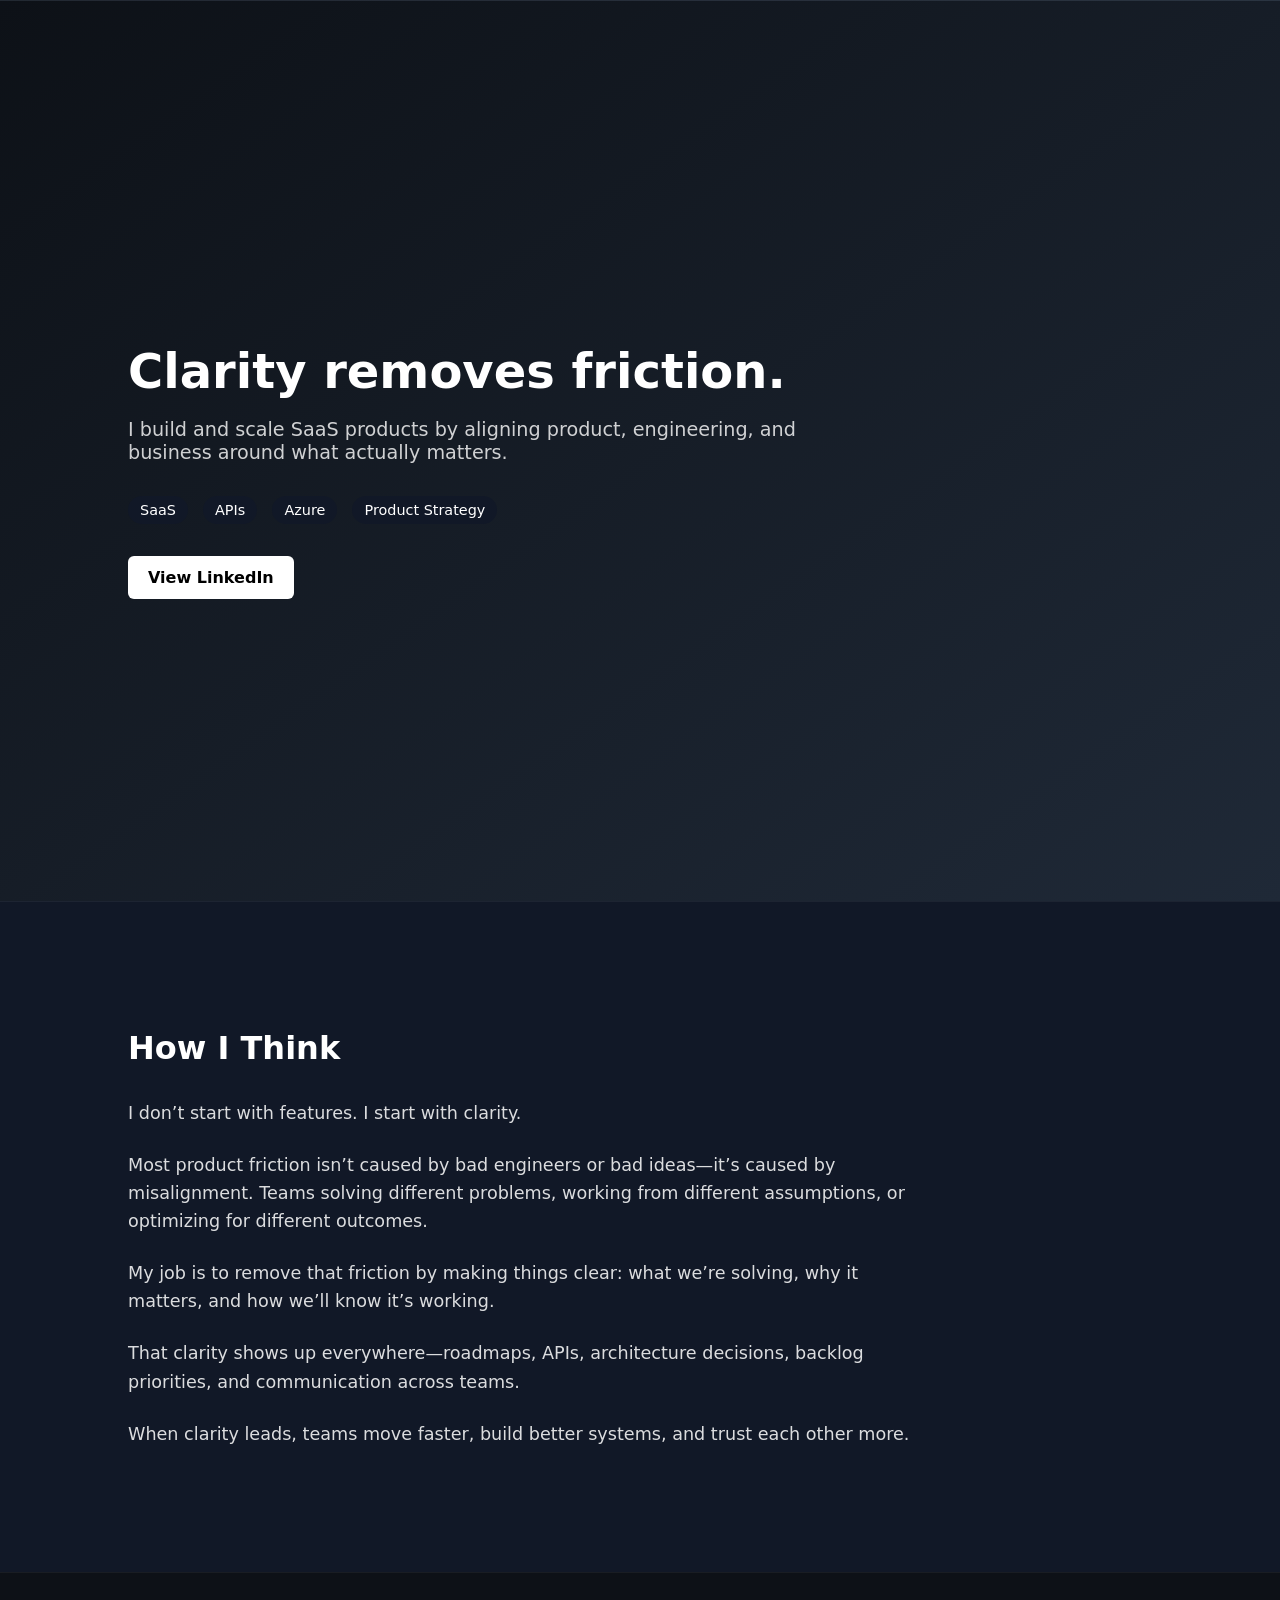
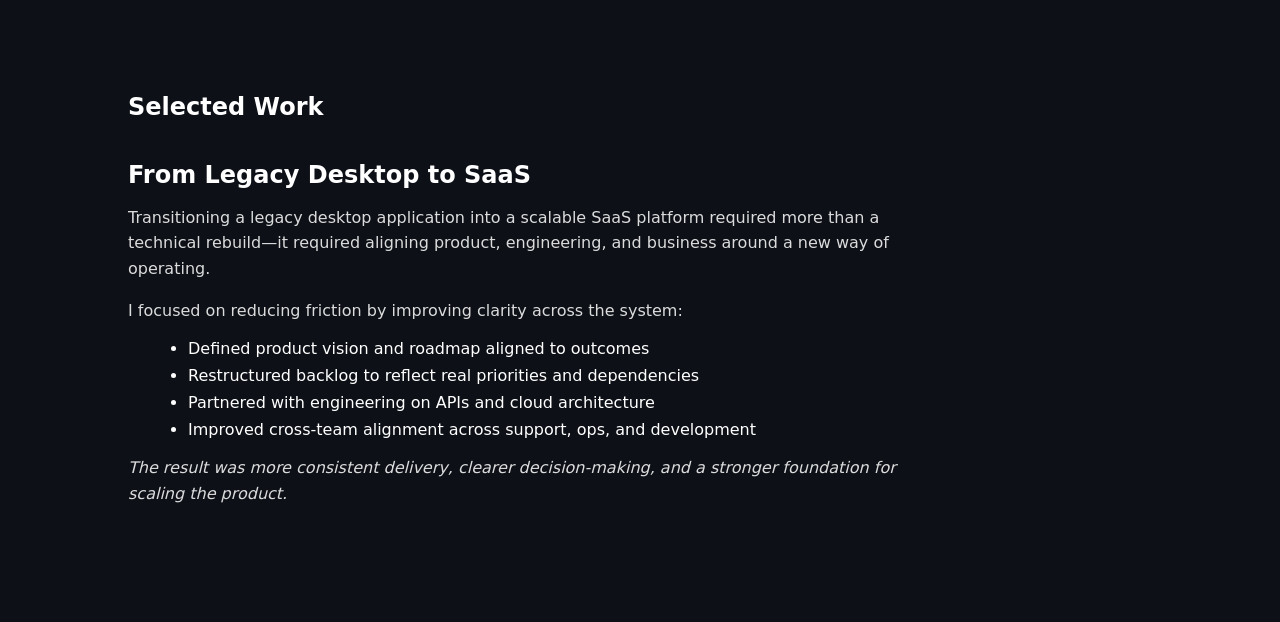
==== index.html @ 6bbfa07b "Adjust Selected Work Title and add section borders" ====
<!DOCTYPE html>
<html lang="en">
<head>
  <meta charset="UTF-8" />
  <meta name="viewport" content="width=device-width, initial-scale=1.0"/>
  <title>Kevin Ronayne</title>
  <link rel="stylesheet" href="styles.css" />
</head>
<body>

  <section class="hero">
    <div class="overlay">
      <h1>Clarity removes friction.</h1>
      <p class="sub">
        I build and scale SaaS products by aligning product, engineering, and business around what actually matters.
      </p>

      <div class="tags">
        <span>SaaS</span>
        <span>APIs</span>
        <span>Azure</span>
        <span>Product Strategy</span>
      </div>

      <div class="cta">
        <a href="https://www.linkedin.com/in/kevin-ronayne/" target="_blank">
          View LinkedIn
        </a>
      </div>
    </div>
  </section>

  <section class="thinking">
  <div class="container">
    <h2>How I Think</h2>

    <p>
      I don’t start with features. I start with clarity.
    </p>

    <p>
      Most product friction isn’t caused by bad engineers or bad ideas—it’s caused by misalignment. 
      Teams solving different problems, working from different assumptions, or optimizing for different outcomes.
    </p>

    <p>
      My job is to remove that friction by making things clear:
      what we’re solving, why it matters, and how we’ll know it’s working.
    </p>

    <p>
      That clarity shows up everywhere—roadmaps, APIs, architecture decisions, backlog priorities, and communication across teams.
    </p>

    <p>
      When clarity leads, teams move faster, build better systems, and trust each other more.
    </p>
  </div>
</section>

<section class="work">
  <div class="container">
    <h2>Selected Work</h2>

    <div class="project">
      <h3>From Legacy Desktop to SaaS</h3>

      <p class="context">
        Transitioning a legacy desktop application into a scalable SaaS platform required more than a technical rebuild—it required aligning product, engineering, and business around a new way of operating.
      </p>

      <p>
        I focused on reducing friction by improving clarity across the system:
      </p>

      <ul>
        <li>Defined product vision and roadmap aligned to outcomes</li>
        <li>Restructured backlog to reflect real priorities and dependencies</li>
        <li>Partnered with engineering on APIs and cloud architecture</li>
        <li>Improved cross-team alignment across support, ops, and development</li>
      </ul>

      <p class="result">
        The result was more consistent delivery, clearer decision-making, and a stronger foundation for scaling the product.
      </p>
    </div>

  </div>
</section>

</body>
</html>
---- styles.css ----
body {
  margin: 0;
  font-family: system-ui, -apple-system, sans-serif;
  background: #0d1117;
  color: white;
}

section {
  border-top: 1px solid rgba(255, 255, 255, 0.05);
}

.hero {
  height: 100vh;
  display: flex;
  align-items: center;
  padding: 0 10%;
  background: linear-gradient(
    to bottom right,
    #0d1117,
    #1f2937
  );
}

.overlay {
  max-width: 700px;
}

h1 {
  font-size: 3rem;
  margin-bottom: 1rem;
}

.sub {
  font-size: 1.2rem;
  opacity: 0.8;
  margin-bottom: 2rem;
}

.tags span {
  display: inline-block;
  margin-right: 10px;
  padding: 6px 12px;
  background: #111827;
  border-radius: 999px;
  font-size: 0.9rem;
}

.cta a {
  display: inline-block;
  margin-top: 2rem;
  padding: 12px 20px;
  background: white;
  color: black;
  text-decoration: none;
  border-radius: 6px;
  font-weight: bold;
}

.thinking {
  padding: 100px 10%;
  background: #111827;
}

.container {
  max-width: 800px;
}

.thinking h2 {
  font-size: 2rem;
  margin-bottom: 2rem;
}

.thinking p {
  font-size: 1.1rem;
  line-height: 1.6;
  opacity: 0.85;
  margin-bottom: 1.5rem;
}

.work {
  padding: 100px 10%;
  background: #0d1117;
}

.project {
  margin-top: 40px;
}

.project h3 {
  font-size: 1.5rem;
  margin-bottom: 1rem;
}

.project p {
  opacity: 0.85;
  line-height: 1.6;
  margin-bottom: 1rem;
}

.project ul {
  margin-left: 20px;
  margin-bottom: 1rem;
}

.project li {
  margin-bottom: 8px;
}

.result {
  font-style: italic;
  opacity: 0.9;
}
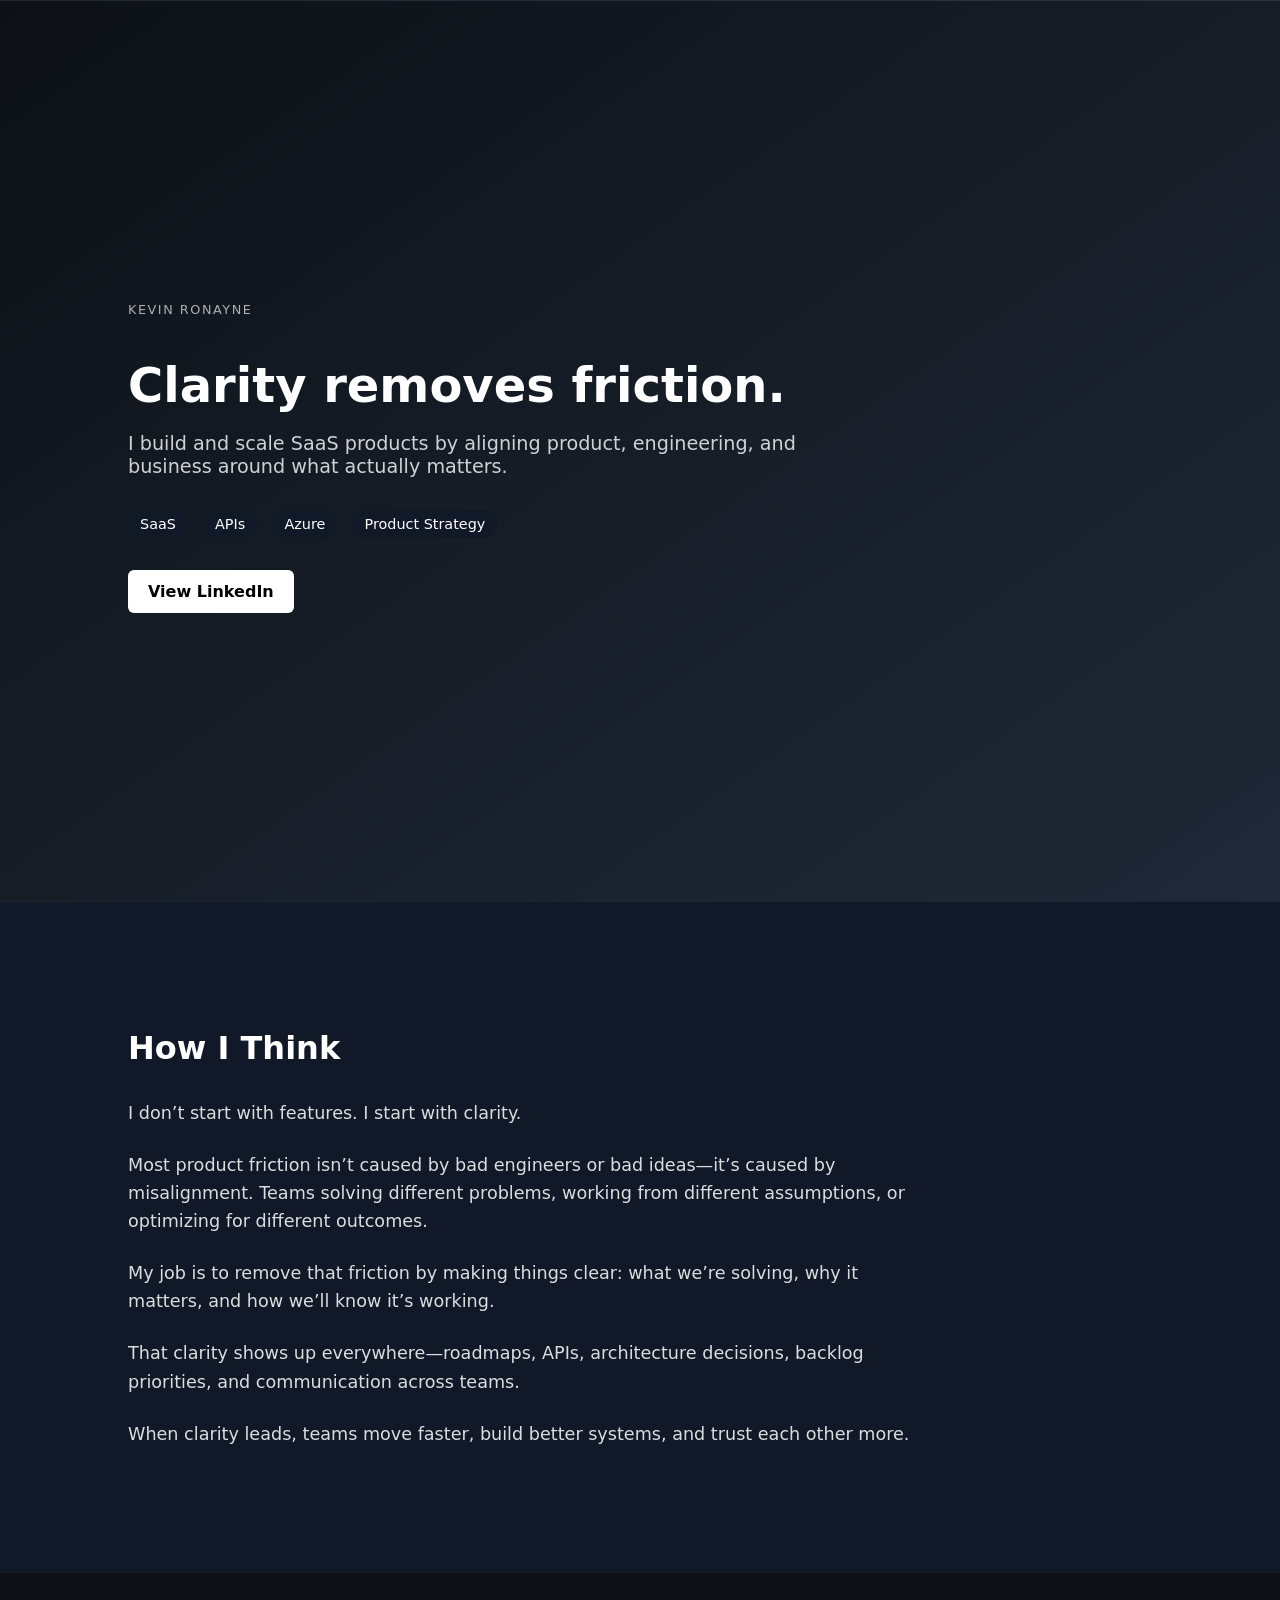
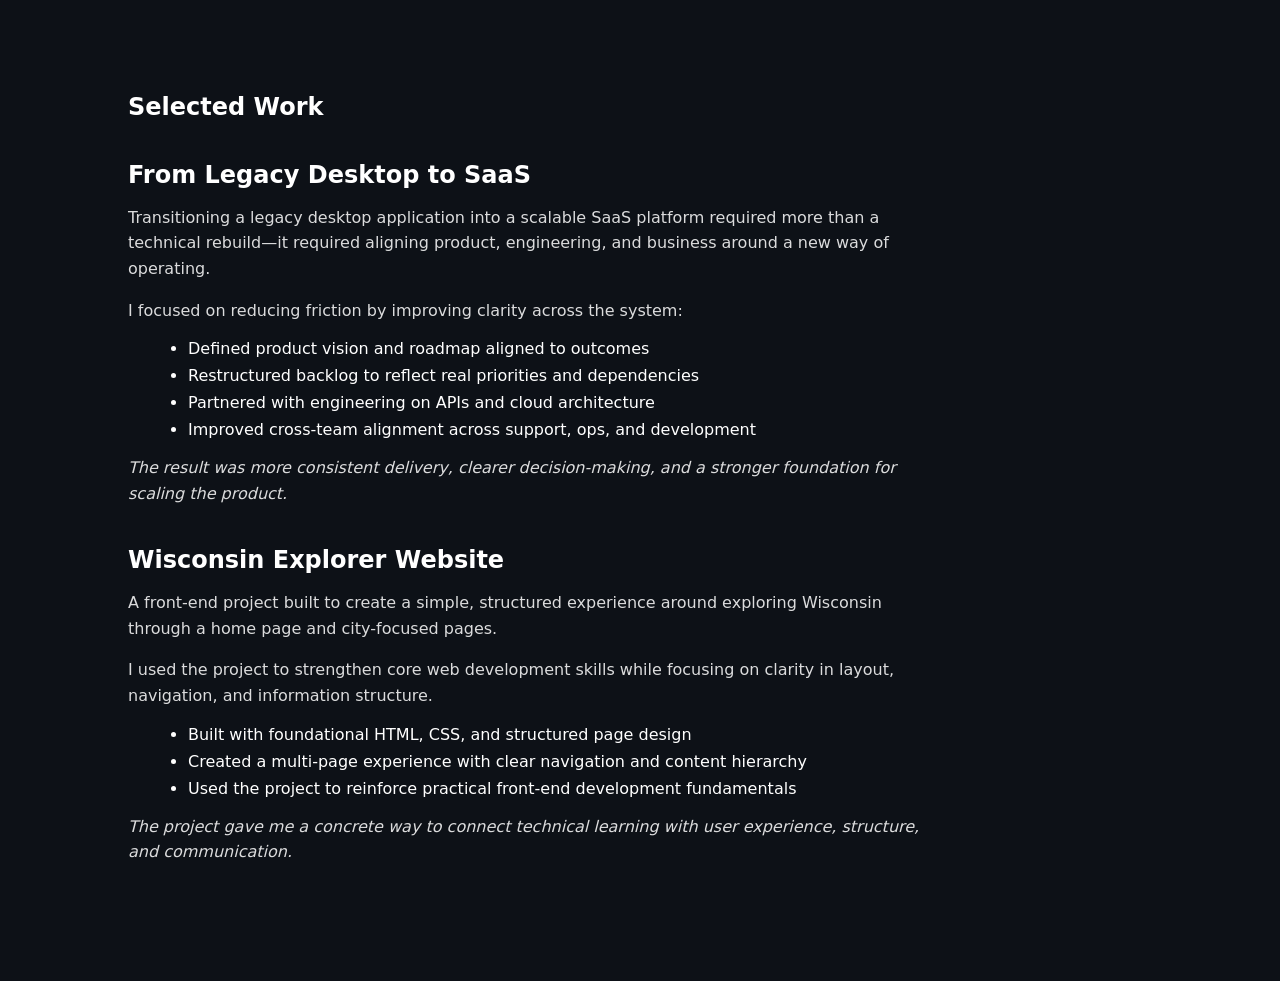
==== commit e571d210: "Add Wisconsin project and refine homepage" ====
--- a/index.html
+++ b/index.html
@@ -10,6 +10,7 @@
 
   <section class="hero">
     <div class="overlay">
+      <p class="eyebrow">Kevin Ronayne</p>
       <h1>Clarity removes friction.</h1>
       <p class="sub">
         I build and scale SaaS products by aligning product, engineering, and business around what actually matters.
@@ -85,6 +86,28 @@
       </p>
     </div>
 
+    <div class="project">
+      <h3>Wisconsin Explorer Website</h3>
+
+      <p class="context">
+        A front-end project built to create a simple, structured experience around exploring Wisconsin through a home page and city-focused pages.
+      </p>
+
+      <p>
+        I used the project to strengthen core web development skills while focusing on clarity in layout, navigation, and information structure.
+      </p>
+
+      <ul>
+        <li>Built with foundational HTML, CSS, and structured page design</li>
+        <li>Created a multi-page experience with clear navigation and content hierarchy</li>
+        <li>Used the project to reinforce practical front-end development fundamentals</li>
+      </ul>
+
+      <p class="result">
+        The project gave me a concrete way to connect technical learning with user experience, structure, and communication.
+      </p>
+    </div>
+
   </div>
 </section>
 
--- a/styles.css
+++ b/styles.css
@@ -109,4 +109,12 @@
 .result {
   font-style: italic;
   opacity: 0.9;
+}
+
+.eyebrow {
+  text-transform: uppercase;
+  letter-spacing: 0.12em;
+  font-size: 0.8rem;
+  opacity: 0.65;
+  margin-bottom: 1rem;
 }
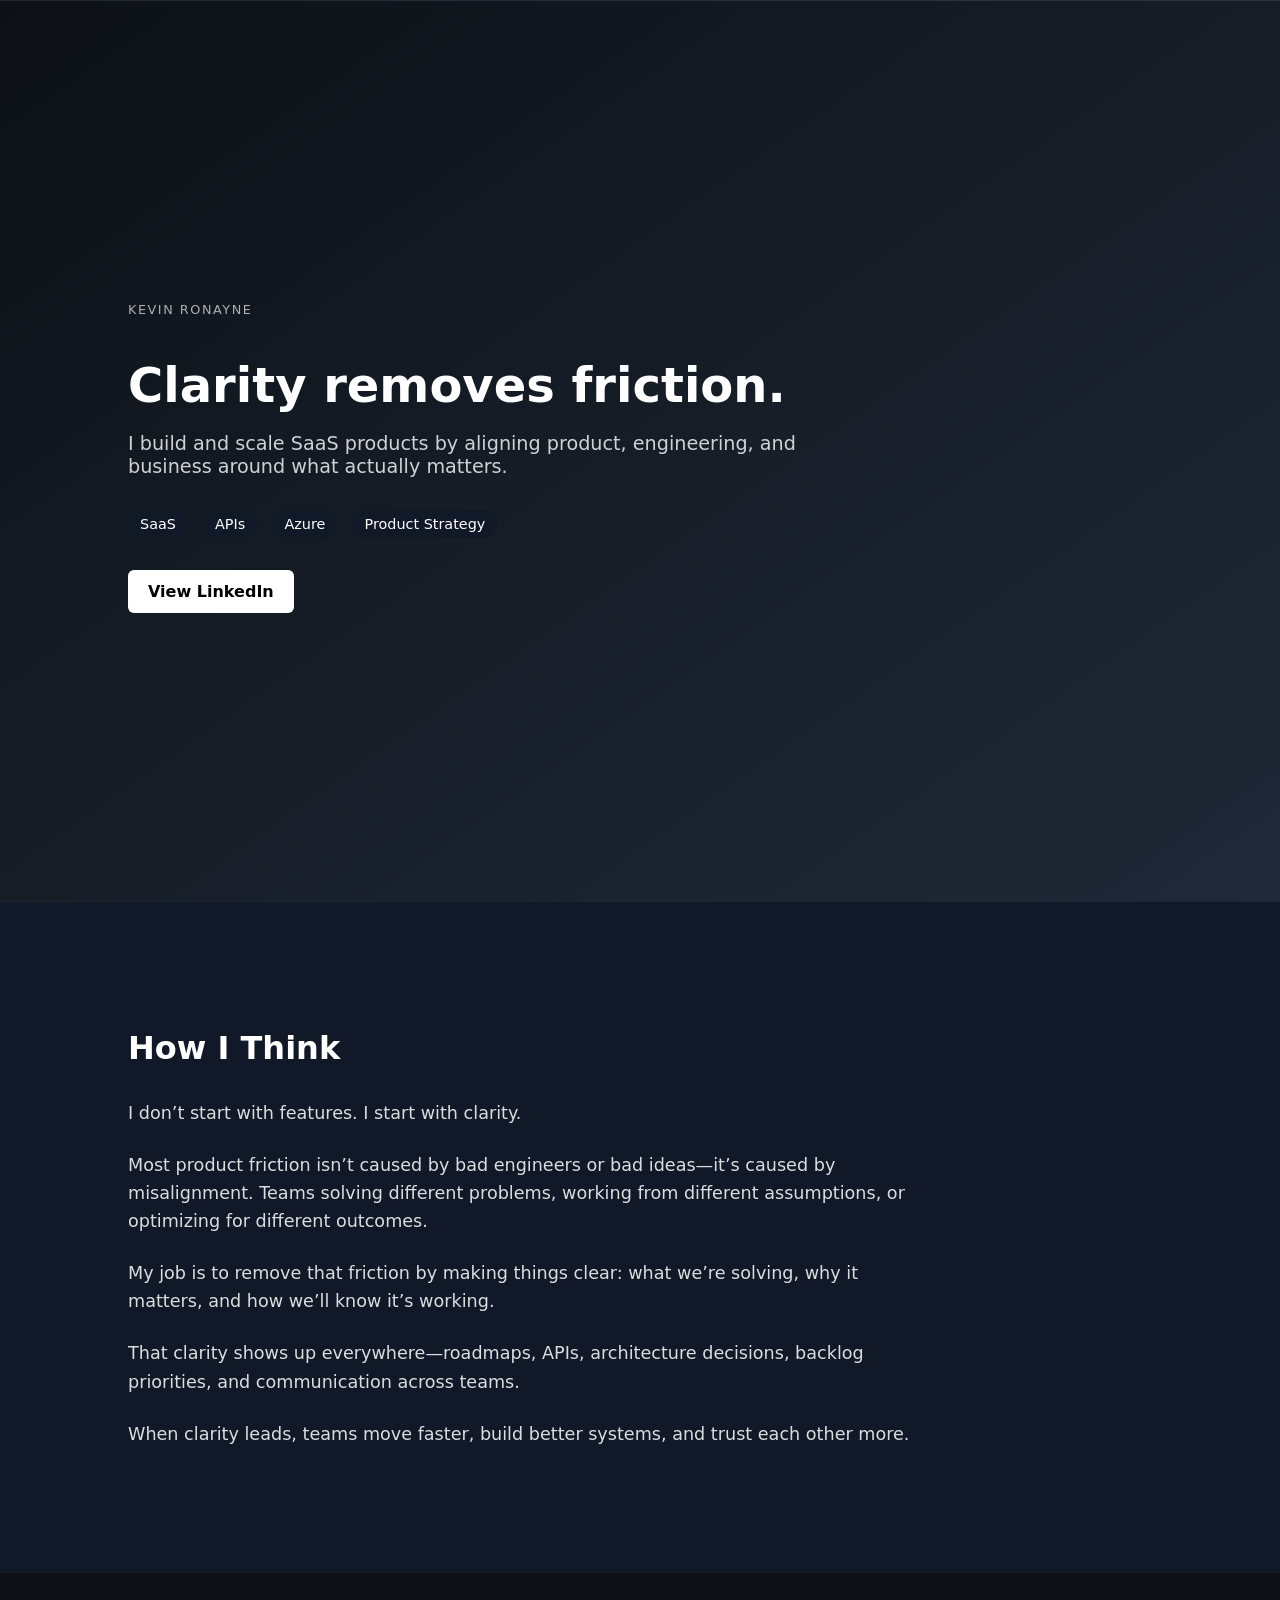
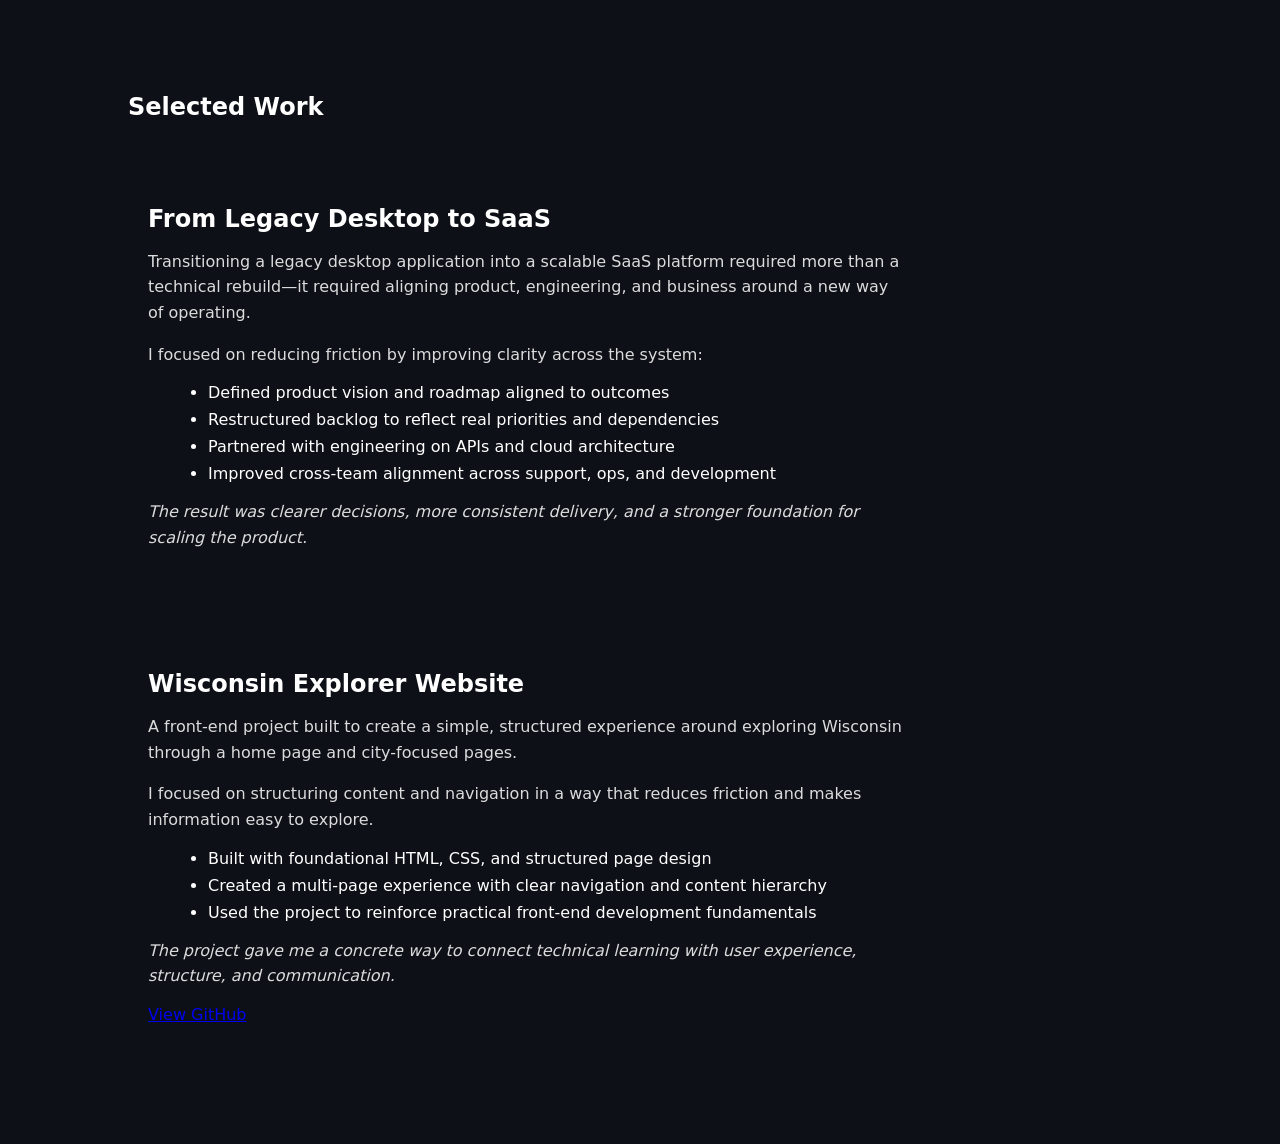
==== commit 10fb6320: "Text improvements and Wisconsin site GitHub CTA" ====
--- a/index.html
+++ b/index.html
@@ -82,7 +82,7 @@
       </ul>
 
       <p class="result">
-        The result was more consistent delivery, clearer decision-making, and a stronger foundation for scaling the product.
+        The result was clearer decisions, more consistent delivery, and a stronger foundation for scaling the product.
       </p>
     </div>
 
@@ -94,7 +94,7 @@
       </p>
 
       <p>
-        I used the project to strengthen core web development skills while focusing on clarity in layout, navigation, and information structure.
+        I focused on structuring content and navigation in a way that reduces friction and makes information easy to explore.
       </p>
 
       <ul>
@@ -106,6 +106,9 @@
       <p class="result">
         The project gave me a concrete way to connect technical learning with user experience, structure, and communication.
       </p>
+      <a href="https://github.com/YOUR_USERNAME" target="_blank" class="button">
+        View GitHub
+      </a>
     </div>
 
   </div>
--- a/styles.css
+++ b/styles.css
@@ -84,6 +84,9 @@
 
 .project {
   margin-top: 40px;
+  padding: 20px;
+  border-radius: 10px;
+  transition: all 0.2s ease;
 }
 
 .project h3 {
@@ -106,6 +109,10 @@
   margin-bottom: 8px;
 }
 
+.project:hover {
+  background: rgba(255,255,255,0.03);
+}
+
 .result {
   font-style: italic;
   opacity: 0.9;
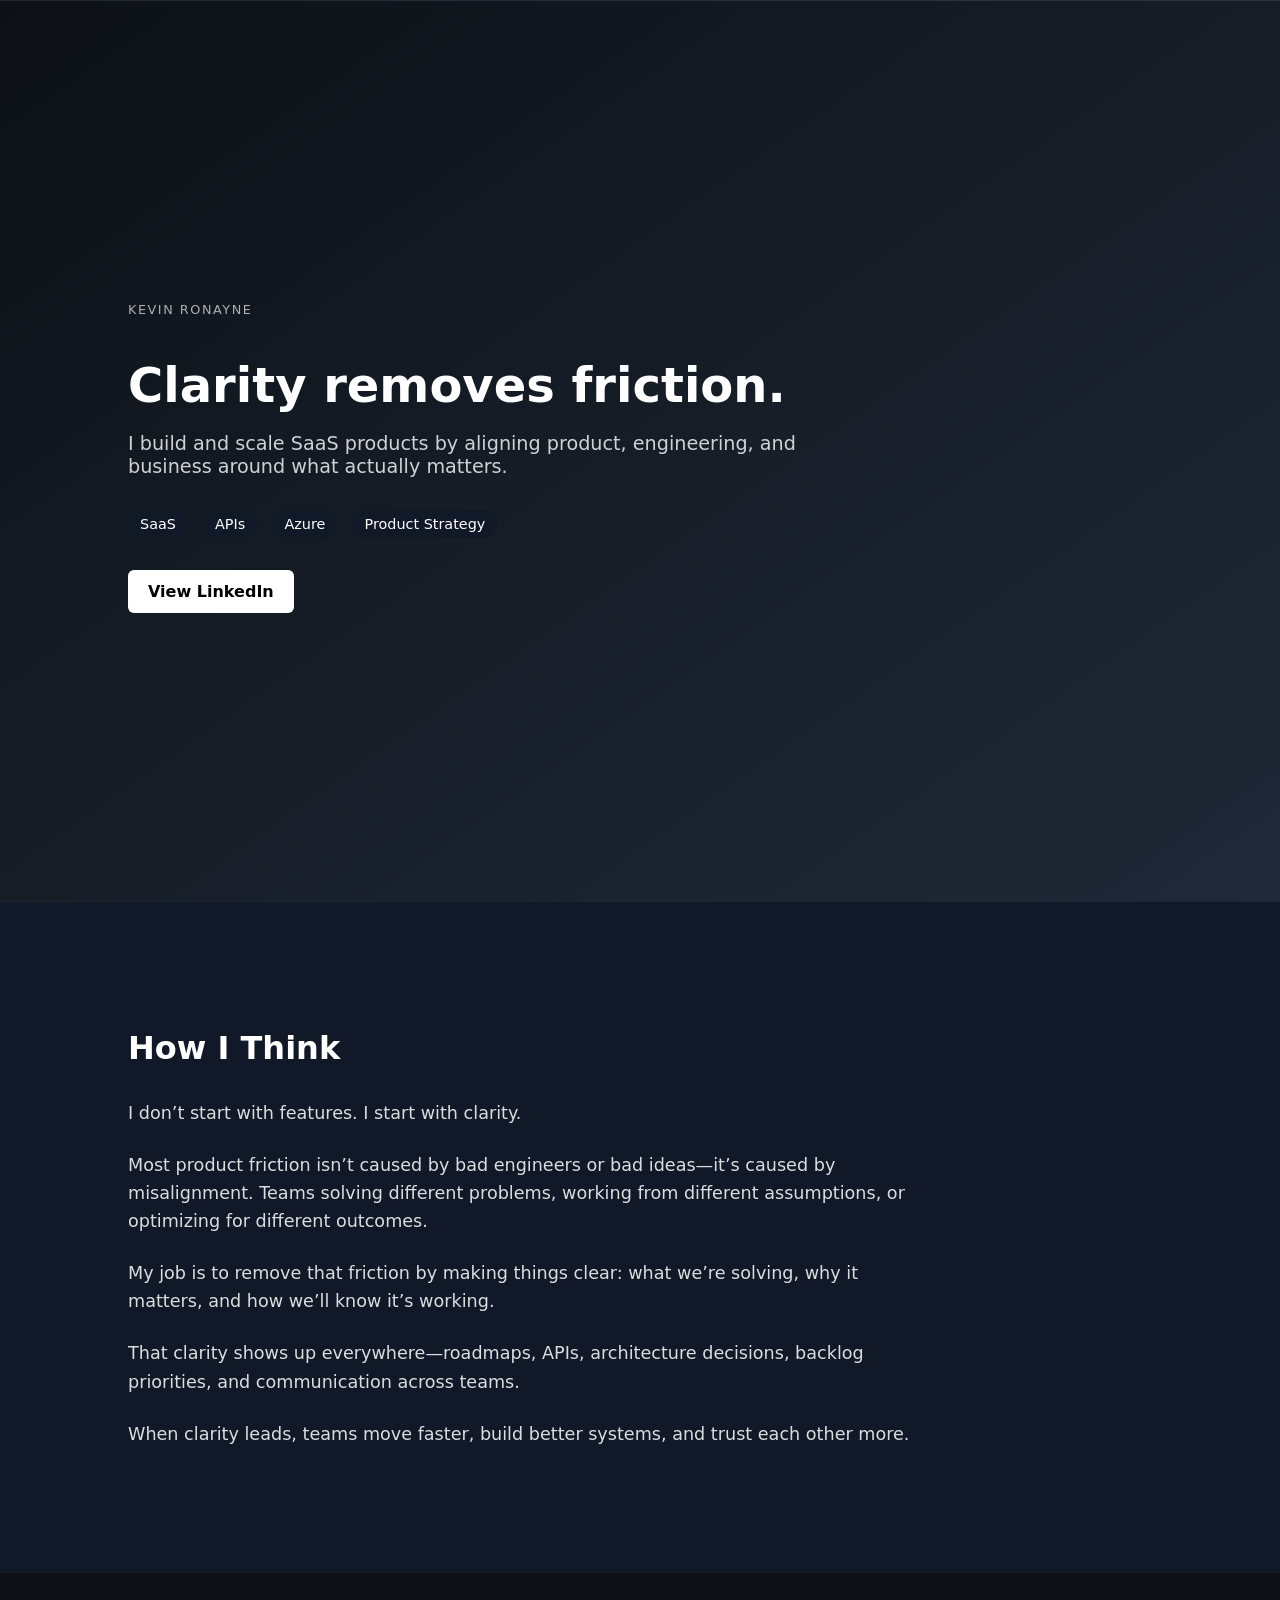
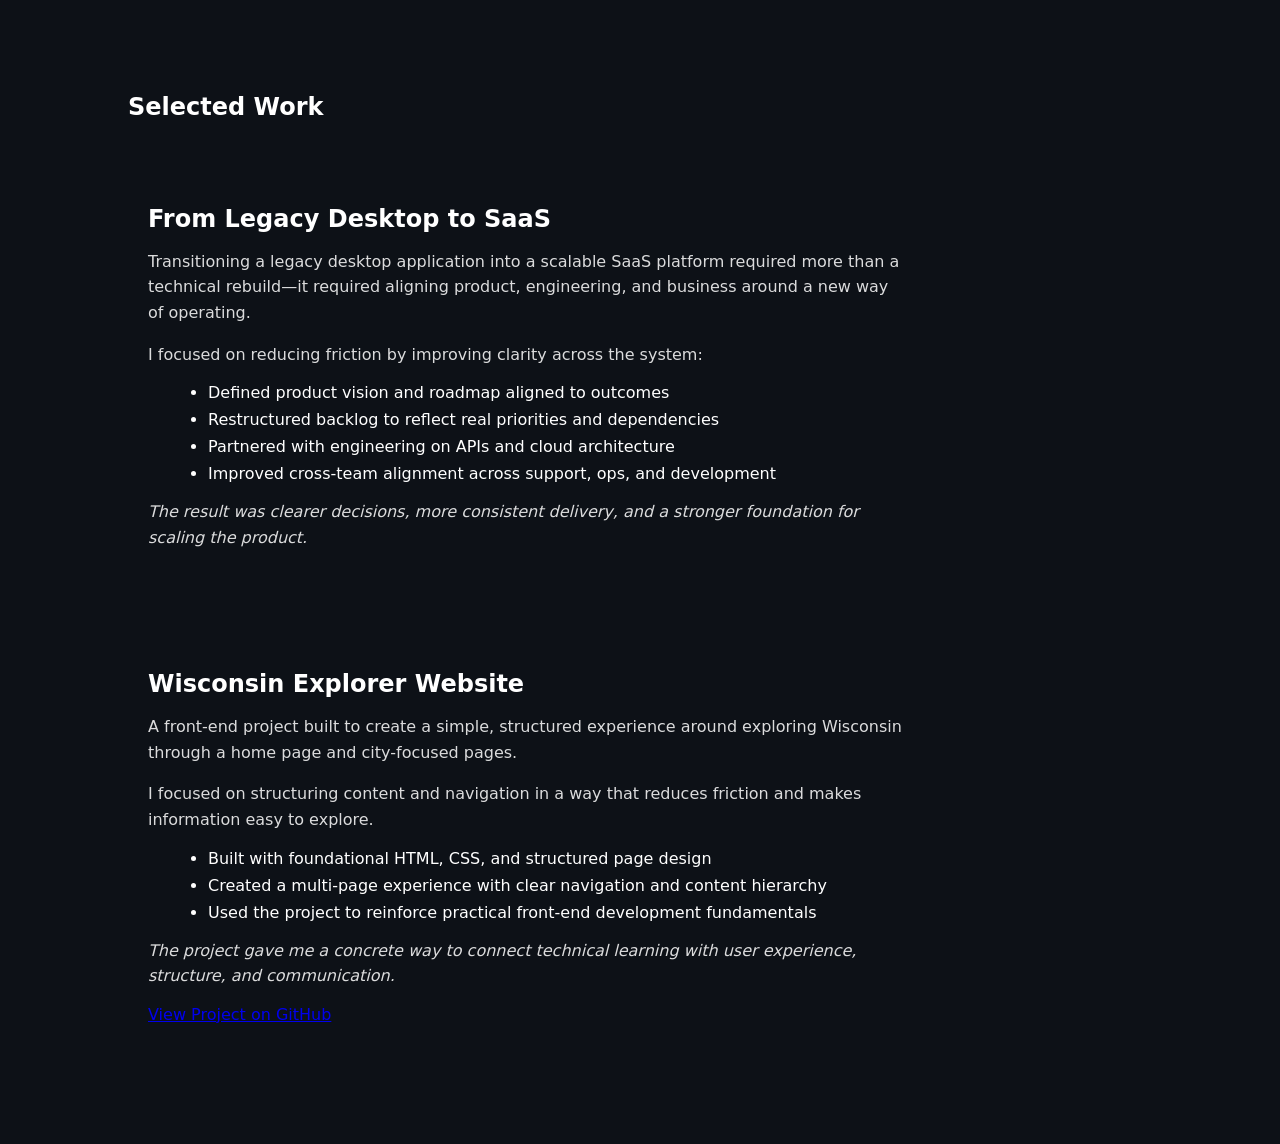
==== commit d80fefb9: "Adjust GitHub link text" ====
--- a/index.html
+++ b/index.html
@@ -106,8 +106,8 @@
       <p class="result">
         The project gave me a concrete way to connect technical learning with user experience, structure, and communication.
       </p>
-      <a href="https://github.com/YOUR_USERNAME" target="_blank" class="button">
-        View GitHub
+      <a href="https://github.com/kevin-ronayne" target="_blank" class="button">
+        View Project on GitHub
       </a>
     </div>
 
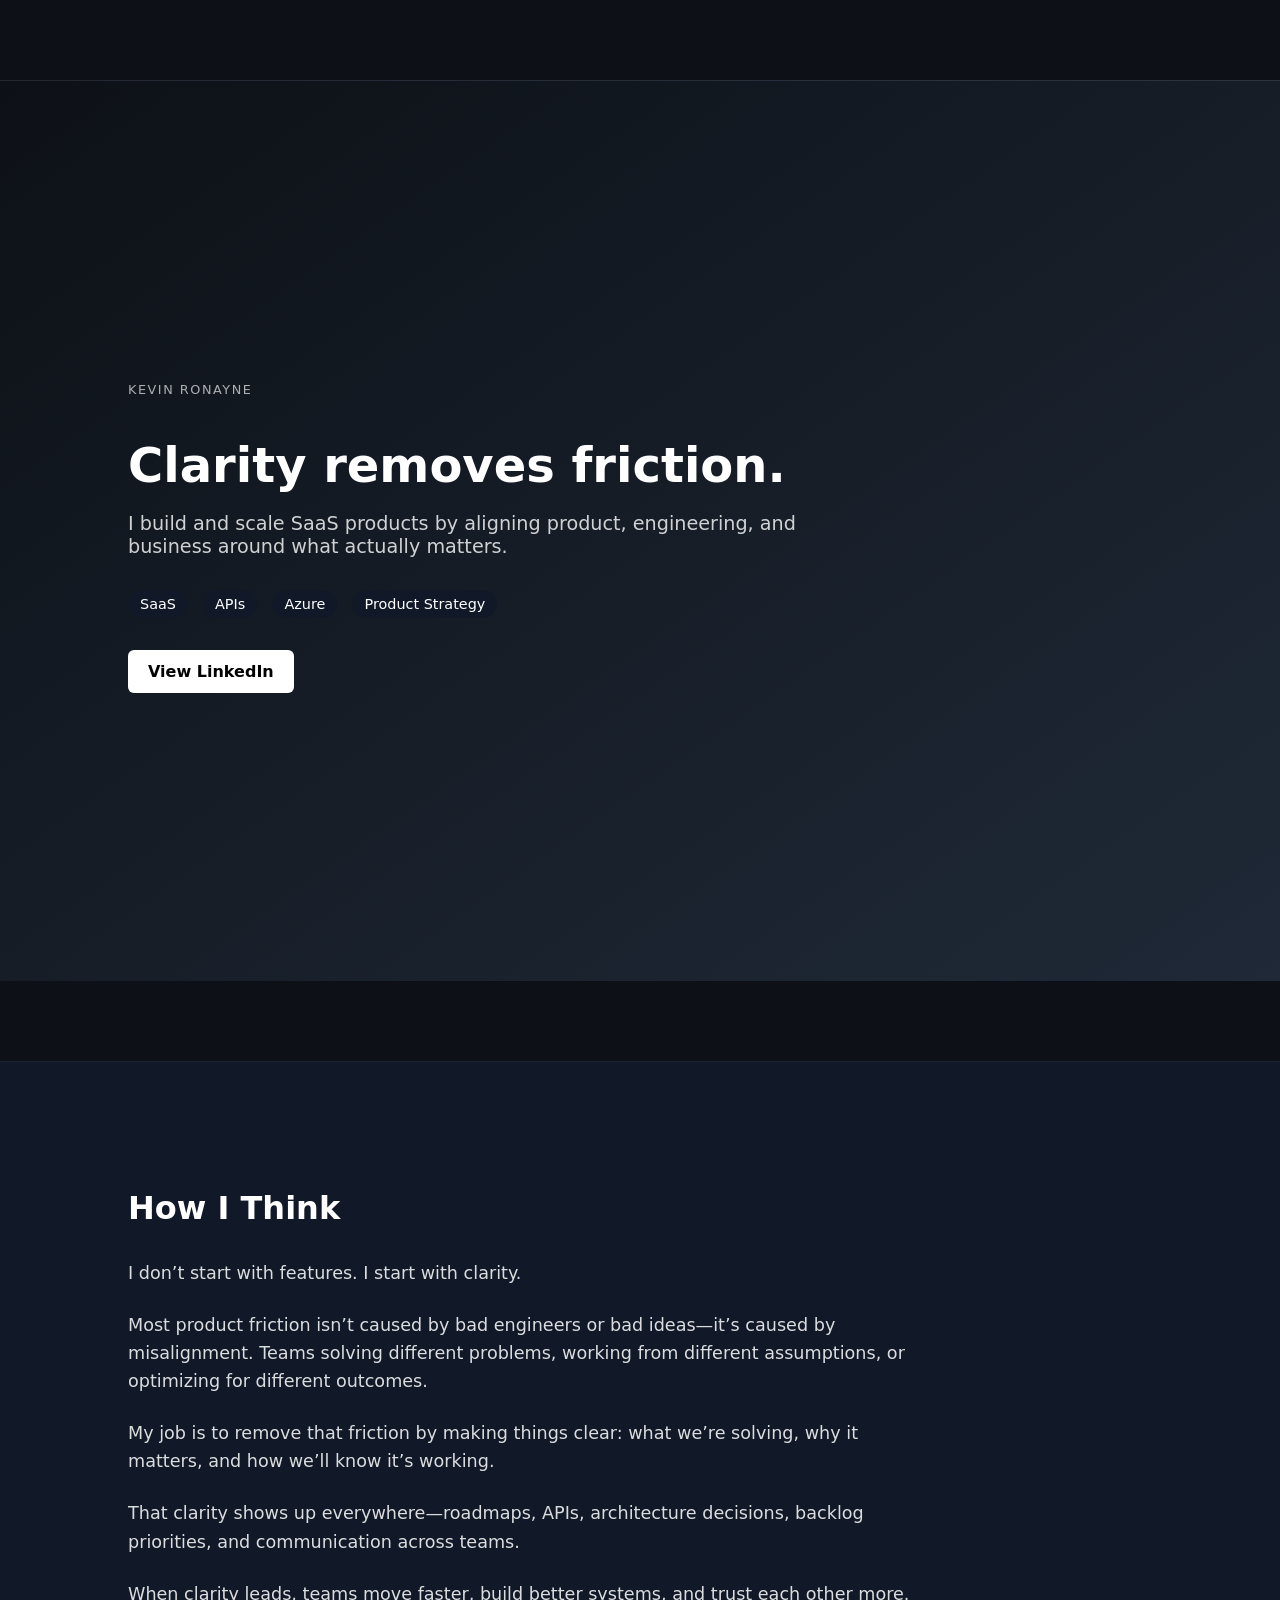
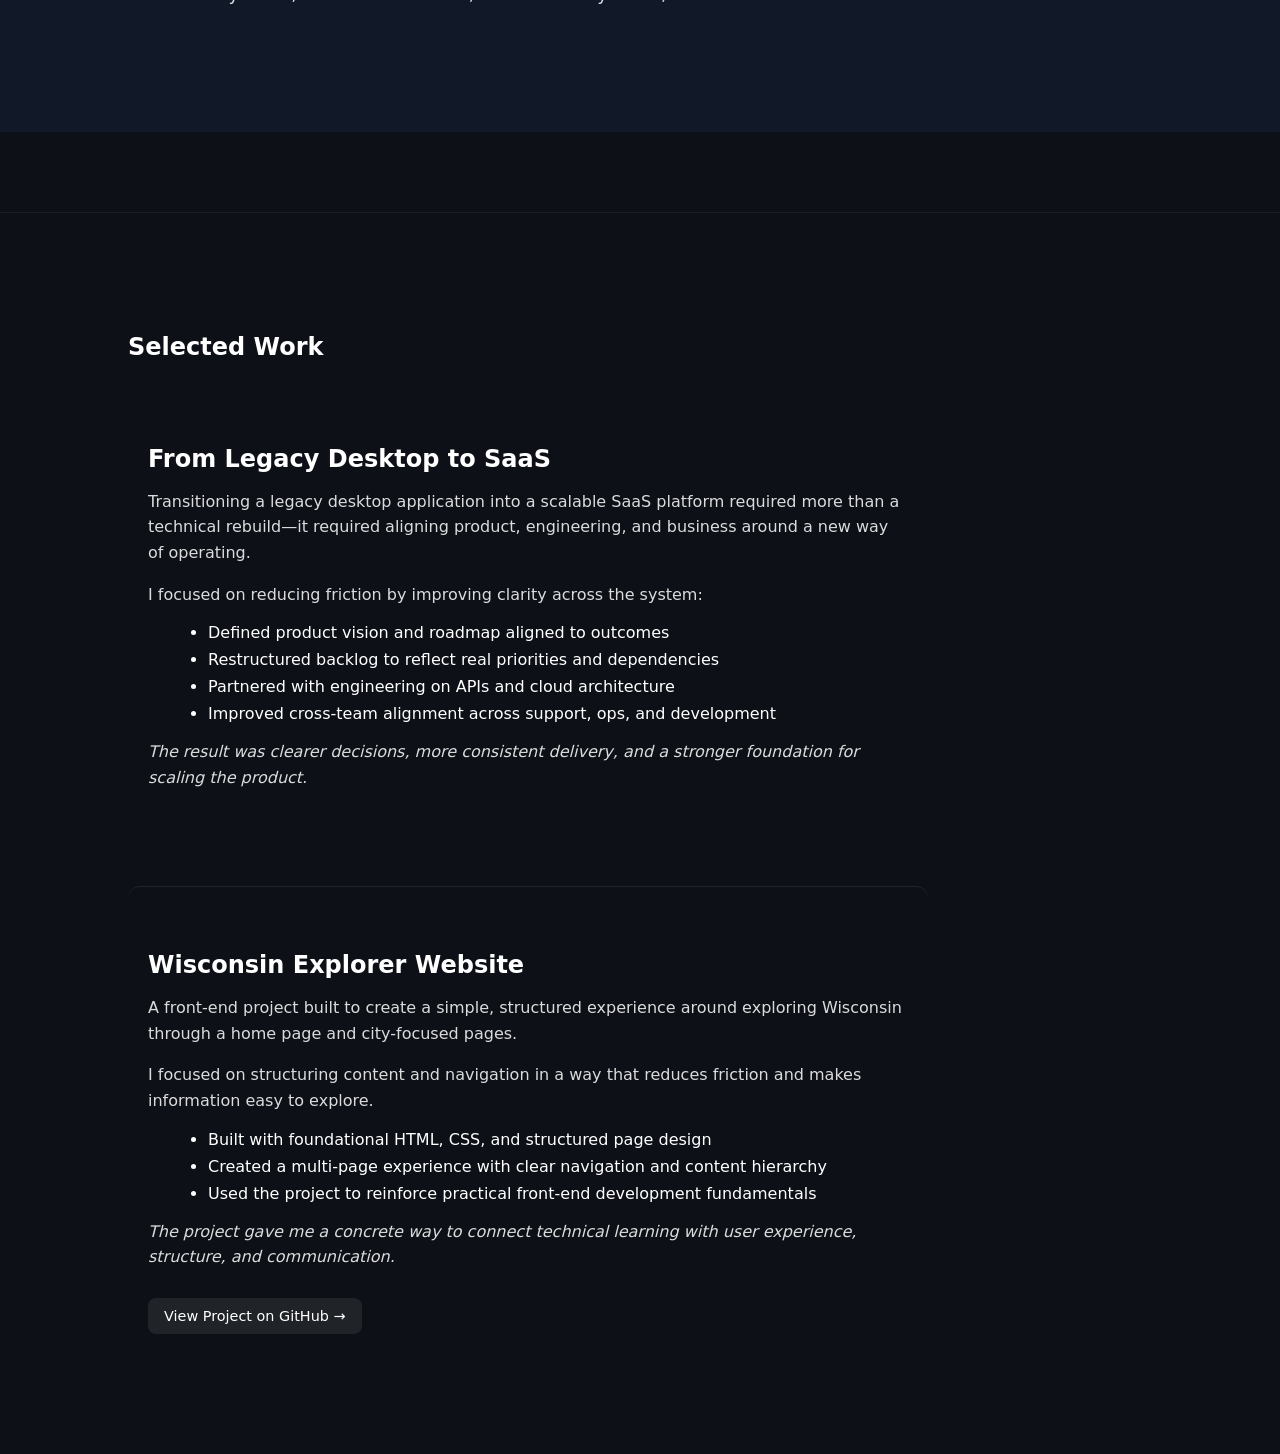
==== commit b72de5e6: "Improve styles and GitHub CTA" ====
--- a/index.html
+++ b/index.html
@@ -106,8 +106,8 @@
       <p class="result">
         The project gave me a concrete way to connect technical learning with user experience, structure, and communication.
       </p>
-      <a href="https://github.com/kevin-ronayne" target="_blank" class="button">
-        View Project on GitHub
+      <a href="https://github.com/kevin-ronayne" target="_blank" class="cta-button">
+        View Project on GitHub →
       </a>
     </div>
 
--- a/styles.css
+++ b/styles.css
@@ -7,6 +7,7 @@
 
 section {
   border-top: 1px solid rgba(255, 255, 255, 0.05);
+  margin-top: 80px;
 }
 
 .hero {
@@ -85,8 +86,14 @@
 .project {
   margin-top: 40px;
   padding: 20px;
-  border-radius: 10px;
+  border-radius: 12px;
   transition: all 0.2s ease;
+}
+
+.project + .project {
+  margin-top: 60px;
+  border-top: 1px solid rgba(255,255,255,0.08);
+  padding-top: 40px;
 }
 
 .project h3 {
@@ -110,7 +117,8 @@
 }
 
 .project:hover {
-  background: rgba(255,255,255,0.03);
+  background: rgba(255,255,255,0.04);
+  transform: translateY(-2px);
 }
 
 .result {
@@ -124,4 +132,20 @@
   font-size: 0.8rem;
   opacity: 0.65;
   margin-bottom: 1rem;
+}
+
+.cta-button {
+  display: inline-block;
+  margin-top: 12px;
+  padding: 10px 16px;
+  border-radius: 8px;
+  background: rgba(255,255,255,0.08);
+  color: white;
+  text-decoration: none;
+  font-size: 0.9rem;
+  transition: all 0.2s ease;
+}
+
+.cta-button:hover {
+  background: rgba(255,255,255,0.15);
 }
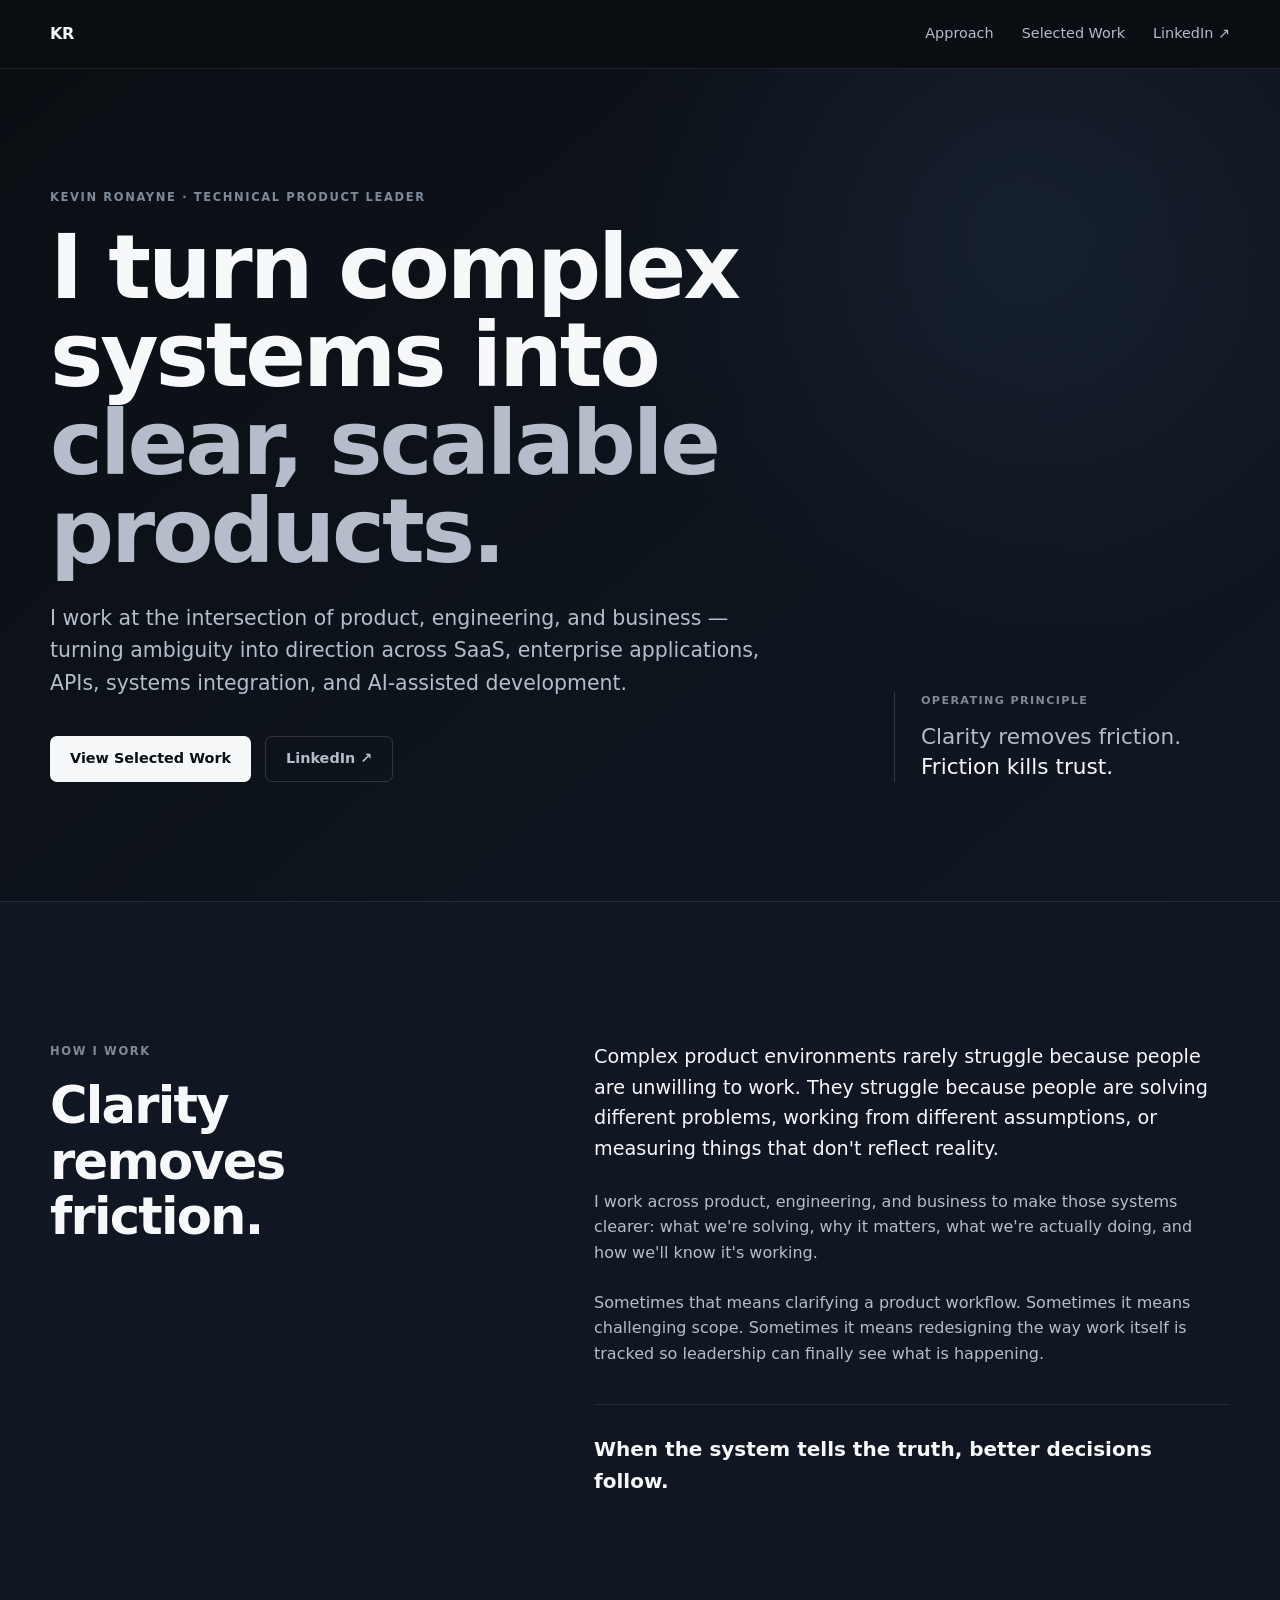
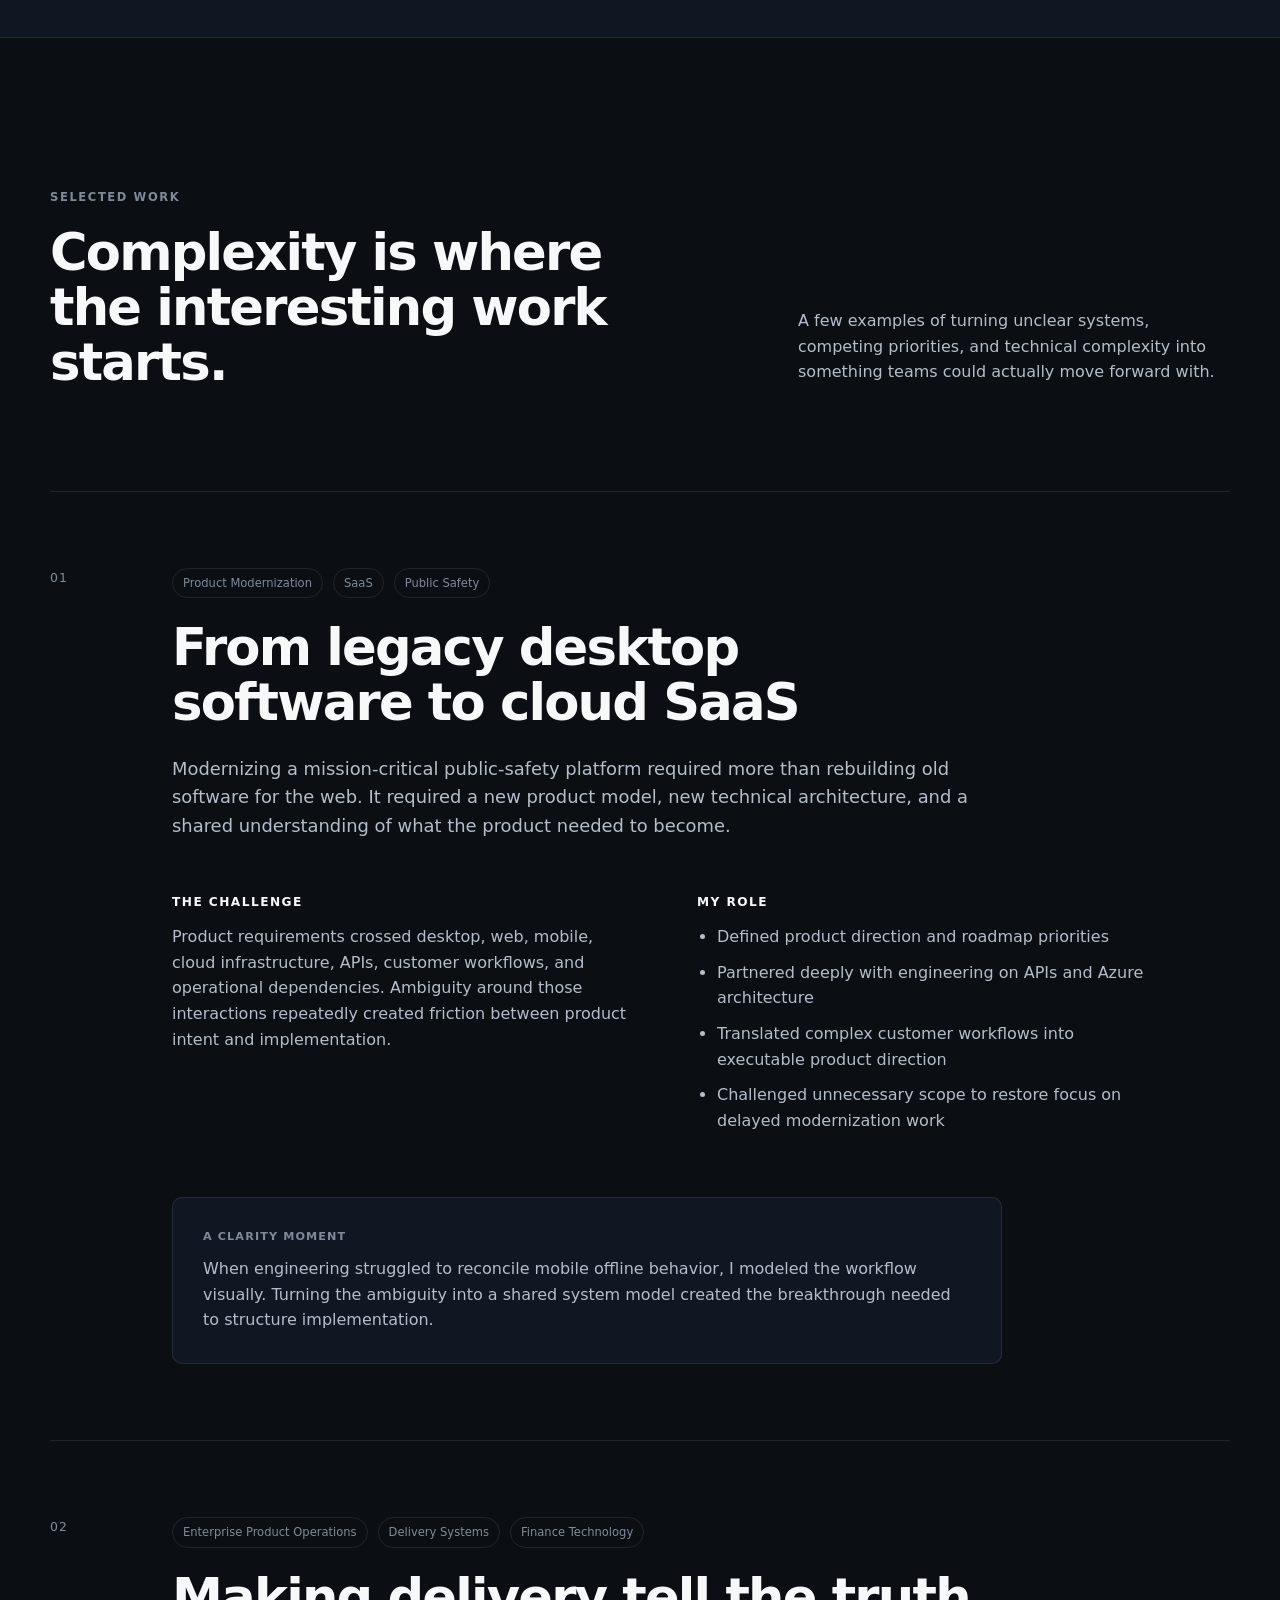
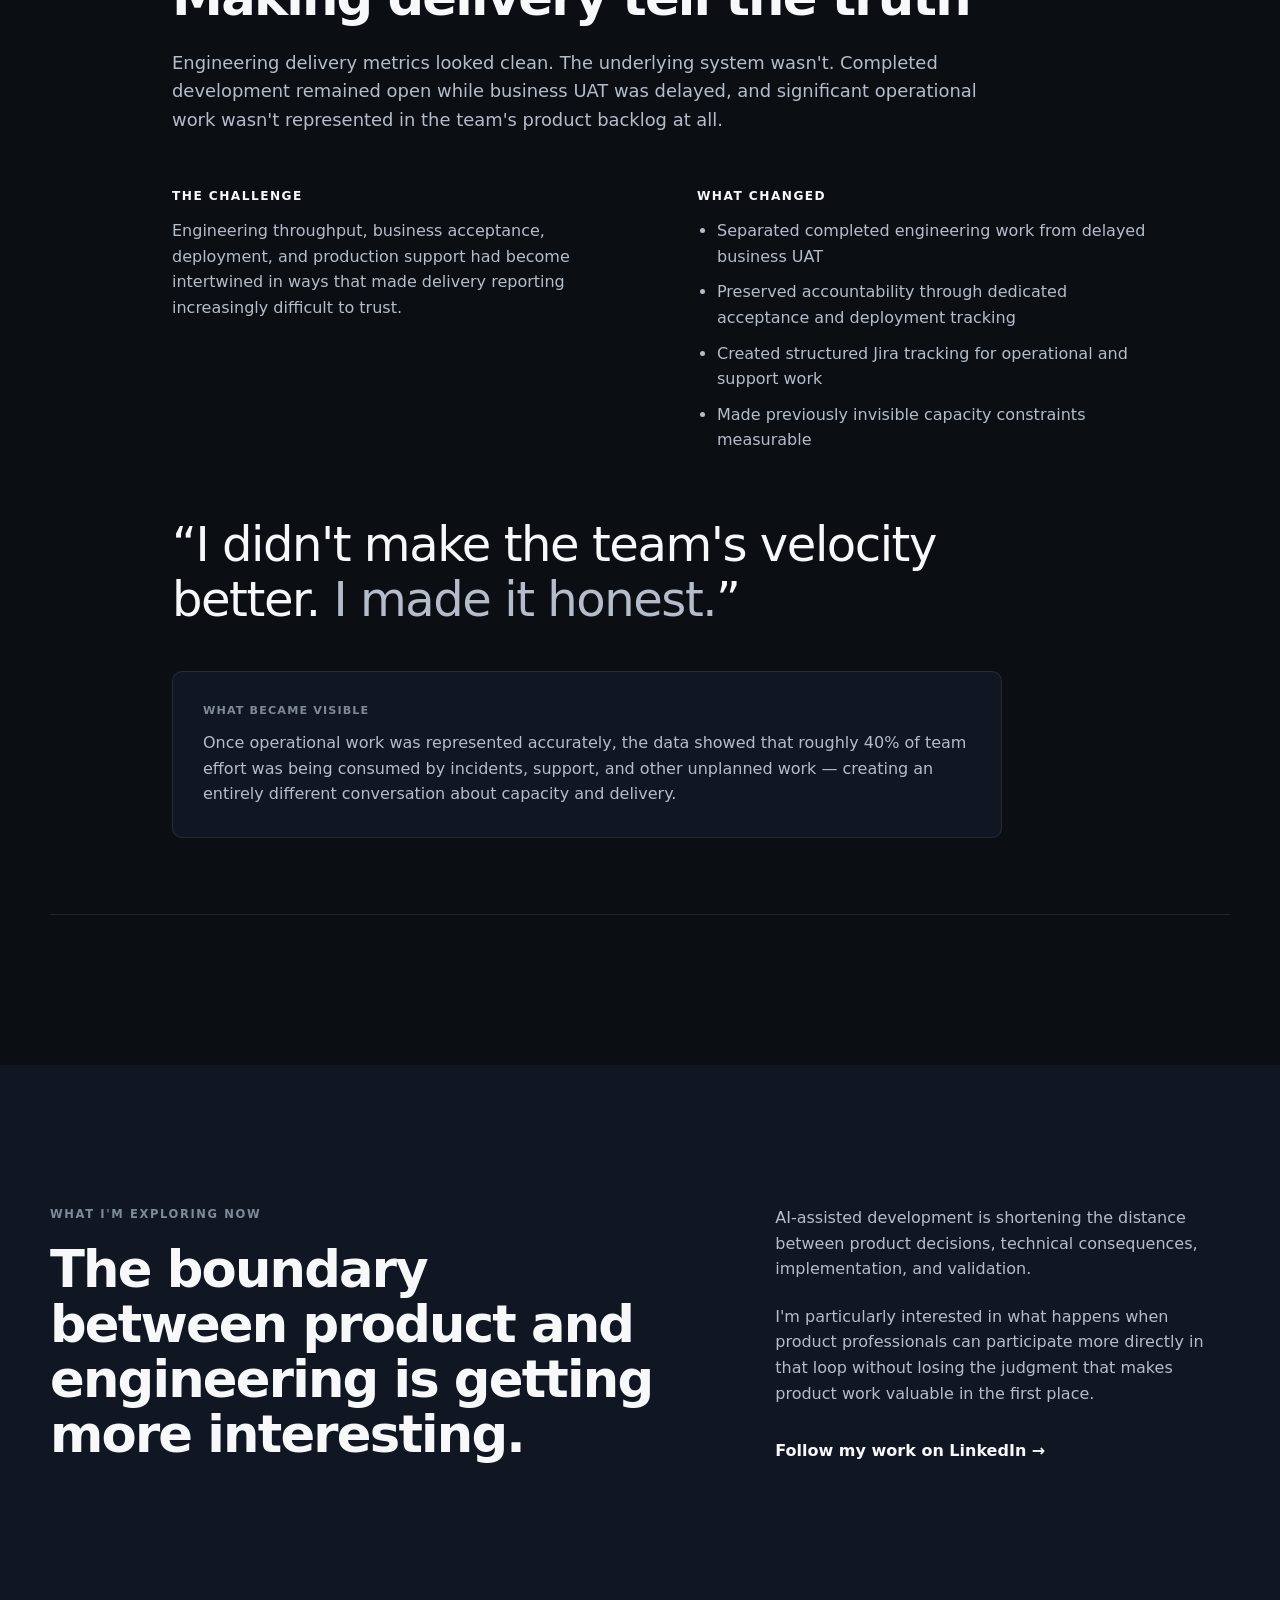
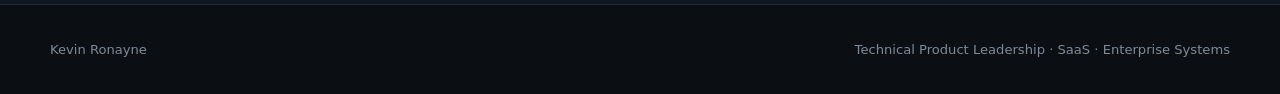
==== commit 10679da9: "Implement website v2, completely new index.html and styles.css" ====
--- a/index.html
+++ b/index.html
@@ -2,117 +2,325 @@
 <html lang="en">
 <head>
   <meta charset="UTF-8" />
-  <meta name="viewport" content="width=device-width, initial-scale=1.0"/>
-  <title>Kevin Ronayne</title>
+  <meta name="viewport" content="width=device-width, initial-scale=1.0" />
+
+  <title>Kevin Ronayne | Technical Product Leader</title>
+
+  <meta
+    name="description"
+    content="Kevin Ronayne is a technical product leader working across SaaS, enterprise applications, APIs, systems integration, and AI-assisted product development."
+  />
+
   <link rel="stylesheet" href="styles.css" />
 </head>
+
 <body>
 
-  <section class="hero">
-    <div class="overlay">
-      <p class="eyebrow">Kevin Ronayne</p>
-      <h1>Clarity removes friction.</h1>
-      <p class="sub">
-        I build and scale SaaS products by aligning product, engineering, and business around what actually matters.
+  <!-- Navigation -->
+  <header class="site-header">
+    <div class="nav-container">
+      <a href="#top" class="brand">KR</a>
+
+      <nav class="nav-links" aria-label="Primary navigation">
+        <a href="#approach">Approach</a>
+        <a href="#work">Selected Work</a>
+        <a
+          href="https://www.linkedin.com/in/kevin-ronayne/"
+          target="_blank"
+          rel="noopener noreferrer"
+        >
+          LinkedIn ↗
+        </a>
+      </nav>
+    </div>
+  </header>
+
+
+  <main id="top">
+
+    <!-- Hero -->
+    <section class="hero">
+      <div class="page-container hero-inner">
+
+        <div class="hero-copy">
+          <p class="eyebrow">Kevin Ronayne · Technical Product Leader</p>
+
+          <h1>
+            I turn complex systems into
+            <span>clear, scalable products.</span>
+          </h1>
+
+          <p class="hero-sub">
+            I work at the intersection of product, engineering, and business —
+            turning ambiguity into direction across SaaS, enterprise applications,
+            APIs, systems integration, and AI-assisted development.
+          </p>
+
+          <div class="hero-actions">
+            <a href="#work" class="button button-primary">
+              View Selected Work
+            </a>
+
+            <a
+              href="https://www.linkedin.com/in/kevin-ronayne/"
+              target="_blank"
+              rel="noopener noreferrer"
+              class="button button-secondary"
+            >
+              LinkedIn ↗
+            </a>
+          </div>
+        </div>
+
+        <aside class="hero-principle">
+          <p class="principle-label">Operating principle</p>
+
+          <blockquote>
+            Clarity removes friction.
+            <span>Friction kills trust.</span>
+          </blockquote>
+        </aside>
+
+      </div>
+    </section>
+
+
+    <!-- Approach -->
+    <section class="approach" id="approach">
+      <div class="page-container approach-grid">
+
+        <div class="section-heading">
+          <p class="eyebrow">How I Work</p>
+
+          <h2>Clarity removes friction.</h2>
+        </div>
+
+        <div class="approach-copy">
+          <p class="lead">
+            Complex product environments rarely struggle because people are
+            unwilling to work. They struggle because people are solving different
+            problems, working from different assumptions, or measuring things that
+            don't reflect reality.
+          </p>
+
+          <p>
+            I work across product, engineering, and business to make those systems
+            clearer: what we're solving, why it matters, what we're actually doing,
+            and how we'll know it's working.
+          </p>
+
+          <p>
+            Sometimes that means clarifying a product workflow. Sometimes it means
+            challenging scope. Sometimes it means redesigning the way work itself
+            is tracked so leadership can finally see what is happening.
+          </p>
+
+          <p class="approach-emphasis">
+            When the system tells the truth, better decisions follow.
+          </p>
+        </div>
+
+      </div>
+    </section>
+
+
+    <!-- Selected Work -->
+    <section class="work" id="work">
+      <div class="page-container">
+
+        <div class="work-header">
+          <div>
+            <p class="eyebrow">Selected Work</p>
+            <h2>Complexity is where the interesting work starts.</h2>
+          </div>
+
+          <p>
+            A few examples of turning unclear systems, competing priorities,
+            and technical complexity into something teams could actually move forward with.
+          </p>
+        </div>
+
+
+        <!-- Case Study 1 -->
+        <article class="case-study">
+          <div class="case-number">01</div>
+
+          <div class="case-main">
+            <div class="case-meta">
+              <span>Product Modernization</span>
+              <span>SaaS</span>
+              <span>Public Safety</span>
+            </div>
+
+            <h3>From legacy desktop software to cloud SaaS</h3>
+
+            <p class="case-intro">
+              Modernizing a mission-critical public-safety platform required more
+              than rebuilding old software for the web. It required a new product
+              model, new technical architecture, and a shared understanding of
+              what the product needed to become.
+            </p>
+
+            <div class="case-columns">
+
+              <div>
+                <h4>The challenge</h4>
+
+                <p>
+                  Product requirements crossed desktop, web, mobile, cloud
+                  infrastructure, APIs, customer workflows, and operational
+                  dependencies. Ambiguity around those interactions repeatedly
+                  created friction between product intent and implementation.
+                </p>
+              </div>
+
+              <div>
+                <h4>My role</h4>
+
+                <ul>
+                  <li>Defined product direction and roadmap priorities</li>
+                  <li>Partnered deeply with engineering on APIs and Azure architecture</li>
+                  <li>Translated complex customer workflows into executable product direction</li>
+                  <li>Challenged unnecessary scope to restore focus on delayed modernization work</li>
+                </ul>
+              </div>
+
+            </div>
+
+            <div class="case-result">
+              <p class="result-label">A clarity moment</p>
+
+              <p>
+                When engineering struggled to reconcile mobile offline behavior,
+                I modeled the workflow visually. Turning the ambiguity into a shared
+                system model created the breakthrough needed to structure implementation.
+              </p>
+            </div>
+          </div>
+        </article>
+
+
+        <!-- Case Study 2 -->
+        <article class="case-study">
+          <div class="case-number">02</div>
+
+          <div class="case-main">
+            <div class="case-meta">
+              <span>Enterprise Product Operations</span>
+              <span>Delivery Systems</span>
+              <span>Finance Technology</span>
+            </div>
+
+            <h3>Making delivery tell the truth</h3>
+
+            <p class="case-intro">
+              Engineering delivery metrics looked clean. The underlying system
+              wasn't. Completed development remained open while business UAT was
+              delayed, and significant operational work wasn't represented in
+              the team's product backlog at all.
+            </p>
+
+            <div class="case-columns">
+
+              <div>
+                <h4>The challenge</h4>
+
+                <p>
+                  Engineering throughput, business acceptance, deployment, and
+                  production support had become intertwined in ways that made
+                  delivery reporting increasingly difficult to trust.
+                </p>
+              </div>
+
+              <div>
+                <h4>What changed</h4>
+
+                <ul>
+                  <li>Separated completed engineering work from delayed business UAT</li>
+                  <li>Preserved accountability through dedicated acceptance and deployment tracking</li>
+                  <li>Created structured Jira tracking for operational and support work</li>
+                  <li>Made previously invisible capacity constraints measurable</li>
+                </ul>
+              </div>
+
+            </div>
+
+            <div class="case-quote">
+              <blockquote>
+                “I didn't make the team's velocity better.
+                <span>I made it honest.</span>”
+              </blockquote>
+            </div>
+
+            <div class="case-result">
+              <p class="result-label">What became visible</p>
+
+              <p>
+                Once operational work was represented accurately, the data showed
+                that roughly 40% of team effort was being consumed by incidents,
+                support, and other unplanned work — creating an entirely different
+                conversation about capacity and delivery.
+              </p>
+            </div>
+          </div>
+        </article>
+
+      </div>
+    </section>
+
+
+    <!-- Closing -->
+    <section class="closing">
+      <div class="page-container closing-inner">
+
+        <div>
+          <p class="eyebrow">What I'm Exploring Now</p>
+
+          <h2>
+            The boundary between product and engineering is getting more interesting.
+          </h2>
+        </div>
+
+        <div class="closing-copy">
+          <p>
+            AI-assisted development is shortening the distance between product
+            decisions, technical consequences, implementation, and validation.
+          </p>
+
+          <p>
+            I'm particularly interested in what happens when product professionals
+            can participate more directly in that loop without losing the judgment
+            that makes product work valuable in the first place.
+          </p>
+
+          <a
+            href="https://www.linkedin.com/in/kevin-ronayne/"
+            target="_blank"
+            rel="noopener noreferrer"
+            class="text-link"
+          >
+            Follow my work on LinkedIn →
+          </a>
+        </div>
+
+      </div>
+    </section>
+
+  </main>
+
+
+  <!-- Footer -->
+  <footer class="site-footer">
+    <div class="page-container footer-inner">
+
+      <p>Kevin Ronayne</p>
+
+      <p>
+        Technical Product Leadership · SaaS · Enterprise Systems
       </p>
 
-      <div class="tags">
-        <span>SaaS</span>
-        <span>APIs</span>
-        <span>Azure</span>
-        <span>Product Strategy</span>
-      </div>
-
-      <div class="cta">
-        <a href="https://www.linkedin.com/in/kevin-ronayne/" target="_blank">
-          View LinkedIn
-        </a>
-      </div>
     </div>
-  </section>
-
-  <section class="thinking">
-  <div class="container">
-    <h2>How I Think</h2>
-
-    <p>
-      I don’t start with features. I start with clarity.
-    </p>
-
-    <p>
-      Most product friction isn’t caused by bad engineers or bad ideas—it’s caused by misalignment. 
-      Teams solving different problems, working from different assumptions, or optimizing for different outcomes.
-    </p>
-
-    <p>
-      My job is to remove that friction by making things clear:
-      what we’re solving, why it matters, and how we’ll know it’s working.
-    </p>
-
-    <p>
-      That clarity shows up everywhere—roadmaps, APIs, architecture decisions, backlog priorities, and communication across teams.
-    </p>
-
-    <p>
-      When clarity leads, teams move faster, build better systems, and trust each other more.
-    </p>
-  </div>
-</section>
-
-<section class="work">
-  <div class="container">
-    <h2>Selected Work</h2>
-
-    <div class="project">
-      <h3>From Legacy Desktop to SaaS</h3>
-
-      <p class="context">
-        Transitioning a legacy desktop application into a scalable SaaS platform required more than a technical rebuild—it required aligning product, engineering, and business around a new way of operating.
-      </p>
-
-      <p>
-        I focused on reducing friction by improving clarity across the system:
-      </p>
-
-      <ul>
-        <li>Defined product vision and roadmap aligned to outcomes</li>
-        <li>Restructured backlog to reflect real priorities and dependencies</li>
-        <li>Partnered with engineering on APIs and cloud architecture</li>
-        <li>Improved cross-team alignment across support, ops, and development</li>
-      </ul>
-
-      <p class="result">
-        The result was clearer decisions, more consistent delivery, and a stronger foundation for scaling the product.
-      </p>
-    </div>
-
-    <div class="project">
-      <h3>Wisconsin Explorer Website</h3>
-
-      <p class="context">
-        A front-end project built to create a simple, structured experience around exploring Wisconsin through a home page and city-focused pages.
-      </p>
-
-      <p>
-        I focused on structuring content and navigation in a way that reduces friction and makes information easy to explore.
-      </p>
-
-      <ul>
-        <li>Built with foundational HTML, CSS, and structured page design</li>
-        <li>Created a multi-page experience with clear navigation and content hierarchy</li>
-        <li>Used the project to reinforce practical front-end development fundamentals</li>
-      </ul>
-
-      <p class="result">
-        The project gave me a concrete way to connect technical learning with user experience, structure, and communication.
-      </p>
-      <a href="https://github.com/kevin-ronayne" target="_blank" class="cta-button">
-        View Project on GitHub →
-      </a>
-    </div>
-
-  </div>
-</section>
+  </footer>
 
 </body>
 </html>
--- a/styles.css
+++ b/styles.css
@@ -1,151 +1,795 @@
+/* =========================================================
+   Base
+   ========================================================= */
+
+:root {
+  --bg: #0b0f14;
+  --surface: #101722;
+  --surface-soft: #131c29;
+
+  --text: #f7f8fa;
+  --text-soft: #b4bdc9;
+  --text-muted: #7f8a98;
+
+  --border: rgba(255, 255, 255, 0.09);
+  --border-strong: rgba(255, 255, 255, 0.15);
+
+  --accent: #a9c7ff;
+
+  --max-width: 1180px;
+}
+
+
+* {
+  box-sizing: border-box;
+}
+
+
+html {
+  scroll-behavior: smooth;
+}
+
+
 body {
   margin: 0;
-  font-family: system-ui, -apple-system, sans-serif;
-  background: #0d1117;
-  color: white;
-}
-
-section {
-  border-top: 1px solid rgba(255, 255, 255, 0.05);
-  margin-top: 80px;
-}
-
-.hero {
-  height: 100vh;
+  font-family:
+    Inter,
+    ui-sans-serif,
+    system-ui,
+    -apple-system,
+    BlinkMacSystemFont,
+    "Segoe UI",
+    sans-serif;
+
+  background: var(--bg);
+  color: var(--text);
+  line-height: 1.6;
+}
+
+
+a {
+  color: inherit;
+}
+
+
+.page-container {
+  width: min(var(--max-width), calc(100% - 48px));
+  margin: 0 auto;
+}
+
+
+/* =========================================================
+   Navigation
+   ========================================================= */
+
+.site-header {
+  position: sticky;
+  top: 0;
+  z-index: 100;
+
+  background: rgba(11, 15, 20, 0.88);
+  backdrop-filter: blur(14px);
+
+  border-bottom: 1px solid var(--border);
+}
+
+
+.nav-container {
+  width: min(var(--max-width), calc(100% - 48px));
+  min-height: 68px;
+
+  margin: 0 auto;
+
   display: flex;
   align-items: center;
-  padding: 0 10%;
-  background: linear-gradient(
-    to bottom right,
-    #0d1117,
-    #1f2937
-  );
-}
-
-.overlay {
-  max-width: 700px;
-}
-
-h1 {
-  font-size: 3rem;
-  margin-bottom: 1rem;
-}
-
-.sub {
-  font-size: 1.2rem;
-  opacity: 0.8;
-  margin-bottom: 2rem;
-}
-
-.tags span {
-  display: inline-block;
-  margin-right: 10px;
-  padding: 6px 12px;
-  background: #111827;
-  border-radius: 999px;
+  justify-content: space-between;
+}
+
+
+.brand {
+  text-decoration: none;
+  font-weight: 750;
+  letter-spacing: -0.03em;
+}
+
+
+.nav-links {
+  display: flex;
+  gap: 28px;
+}
+
+
+.nav-links a {
+  text-decoration: none;
+  color: var(--text-soft);
   font-size: 0.9rem;
-}
-
-.cta a {
-  display: inline-block;
-  margin-top: 2rem;
-  padding: 12px 20px;
-  background: white;
-  color: black;
+
+  transition:
+    color 0.2s ease,
+    opacity 0.2s ease;
+}
+
+
+.nav-links a:hover {
+  color: var(--text);
+}
+
+
+/* =========================================================
+   Shared typography
+   ========================================================= */
+
+.eyebrow {
+  margin: 0 0 18px;
+
+  color: var(--text-muted);
+
+  text-transform: uppercase;
+  letter-spacing: 0.14em;
+
+  font-size: 0.72rem;
+  font-weight: 700;
+}
+
+
+h1,
+h2,
+h3,
+h4,
+p {
+  margin-top: 0;
+}
+
+
+h1,
+h2,
+h3 {
+  letter-spacing: -0.035em;
+}
+
+
+h2 {
+  font-size: clamp(2rem, 4vw, 3.4rem);
+  line-height: 1.08;
+}
+
+
+/* =========================================================
+   Hero
+   ========================================================= */
+
+.hero {
+  min-height: calc(100vh - 68px);
+
+  display: flex;
+  align-items: center;
+
+  padding: 110px 0;
+
+  background:
+    radial-gradient(
+      circle at 80% 20%,
+      rgba(82, 119, 180, 0.13),
+      transparent 34%
+    ),
+    linear-gradient(
+      140deg,
+      #0b0f14 0%,
+      #101722 100%
+    );
+}
+
+
+.hero-inner {
+  display: grid;
+  grid-template-columns: minmax(0, 1.55fr) minmax(280px, 0.7fr);
+
+  align-items: end;
+
+  gap: 100px;
+}
+
+
+.hero-copy {
+  max-width: 820px;
+}
+
+
+.hero h1 {
+  margin-bottom: 26px;
+
+  font-size: clamp(3.3rem, 7vw, 6.7rem);
+
+  line-height: 0.98;
+}
+
+
+.hero h1 span {
+  display: block;
+  color: var(--text-soft);
+}
+
+
+.hero-sub {
+  max-width: 760px;
+
+  margin-bottom: 36px;
+
+  color: var(--text-soft);
+
+  font-size: clamp(1.05rem, 1.6vw, 1.28rem);
+}
+
+
+.hero-actions {
+  display: flex;
+  flex-wrap: wrap;
+
+  gap: 14px;
+}
+
+
+.button {
+  display: inline-flex;
+
+  align-items: center;
+  justify-content: center;
+
+  min-height: 46px;
+
+  padding: 0 20px;
+
+  border-radius: 7px;
+
   text-decoration: none;
-  border-radius: 6px;
-  font-weight: bold;
-}
-
-.thinking {
-  padding: 100px 10%;
-  background: #111827;
-}
-
-.container {
-  max-width: 800px;
-}
-
-.thinking h2 {
-  font-size: 2rem;
-  margin-bottom: 2rem;
-}
-
-.thinking p {
-  font-size: 1.1rem;
-  line-height: 1.6;
-  opacity: 0.85;
-  margin-bottom: 1.5rem;
-}
-
-.work {
-  padding: 100px 10%;
-  background: #0d1117;
-}
-
-.project {
-  margin-top: 40px;
-  padding: 20px;
-  border-radius: 12px;
-  transition: all 0.2s ease;
-}
-
-.project + .project {
-  margin-top: 60px;
-  border-top: 1px solid rgba(255,255,255,0.08);
-  padding-top: 40px;
-}
-
-.project h3 {
-  font-size: 1.5rem;
-  margin-bottom: 1rem;
-}
-
-.project p {
-  opacity: 0.85;
-  line-height: 1.6;
-  margin-bottom: 1rem;
-}
-
-.project ul {
-  margin-left: 20px;
-  margin-bottom: 1rem;
-}
-
-.project li {
-  margin-bottom: 8px;
-}
-
-.project:hover {
-  background: rgba(255,255,255,0.04);
+
+  font-size: 0.9rem;
+  font-weight: 700;
+
+  transition:
+    background 0.2s ease,
+    border-color 0.2s ease,
+    transform 0.2s ease;
+}
+
+
+.button:hover {
   transform: translateY(-2px);
 }
 
-.result {
-  font-style: italic;
-  opacity: 0.9;
-}
-
-.eyebrow {
+
+.button-primary {
+  background: var(--text);
+  color: var(--bg);
+}
+
+
+.button-primary:hover {
+  background: #dfe4ea;
+}
+
+
+.button-secondary {
+  border: 1px solid var(--border-strong);
+  color: var(--text-soft);
+}
+
+
+.button-secondary:hover {
+  background: rgba(255, 255, 255, 0.05);
+  color: var(--text);
+}
+
+
+.hero-principle {
+  padding-left: 26px;
+
+  border-left: 1px solid var(--border-strong);
+}
+
+
+.principle-label {
+  margin-bottom: 12px;
+
+  color: var(--text-muted);
+
   text-transform: uppercase;
   letter-spacing: 0.12em;
-  font-size: 0.8rem;
-  opacity: 0.65;
-  margin-bottom: 1rem;
-}
-
-.cta-button {
+
+  font-size: 0.7rem;
+  font-weight: 700;
+}
+
+
+.hero-principle blockquote {
+  margin: 0;
+
+  font-size: 1.35rem;
+  line-height: 1.4;
+
+  color: var(--text-soft);
+}
+
+
+.hero-principle blockquote span {
+  display: block;
+  color: var(--text);
+}
+
+
+/* =========================================================
+   Approach
+   ========================================================= */
+
+.approach {
+  padding: 140px 0;
+
+  background: var(--surface);
+
+  border-top: 1px solid var(--border);
+  border-bottom: 1px solid var(--border);
+}
+
+
+.approach-grid {
+  display: grid;
+
+  grid-template-columns: 0.8fr 1.2fr;
+
+  gap: 120px;
+}
+
+
+.section-heading {
+  max-width: 470px;
+}
+
+
+.approach-copy {
+  max-width: 690px;
+
+  color: var(--text-soft);
+}
+
+
+.approach-copy p {
+  margin-bottom: 24px;
+}
+
+
+.approach-copy .lead {
+  color: var(--text);
+
+  font-size: 1.2rem;
+}
+
+
+.approach-emphasis {
+  margin-top: 38px !important;
+  margin-bottom: 0 !important;
+
+  padding-top: 28px;
+
+  border-top: 1px solid var(--border);
+
+  color: var(--text) !important;
+
+  font-size: 1.25rem;
+  font-weight: 650;
+}
+
+
+/* =========================================================
+   Work
+   ========================================================= */
+
+.work {
+  padding: 150px 0;
+
+  background: var(--bg);
+}
+
+
+.work-header {
+  display: grid;
+
+  grid-template-columns: 1.2fr 0.8fr;
+
+  gap: 100px;
+
+  align-items: end;
+
+  margin-bottom: 100px;
+}
+
+
+.work-header h2 {
+  max-width: 720px;
+  margin-bottom: 0;
+}
+
+
+.work-header > p {
+  max-width: 500px;
+
+  margin-bottom: 6px;
+
+  color: var(--text-soft);
+}
+
+
+.case-study {
+  display: grid;
+
+  grid-template-columns: 80px minmax(0, 1fr);
+
+  gap: 42px;
+
+  padding: 76px 0;
+
+  border-top: 1px solid var(--border);
+}
+
+
+.case-study:last-child {
+  border-bottom: 1px solid var(--border);
+}
+
+
+.case-number {
+  color: var(--text-muted);
+
+  font-size: 0.78rem;
+  letter-spacing: 0.08em;
+}
+
+
+.case-main {
+  max-width: 980px;
+}
+
+
+.case-meta {
+  display: flex;
+  flex-wrap: wrap;
+
+  gap: 10px;
+
+  margin-bottom: 22px;
+}
+
+
+.case-meta span {
+  padding: 5px 10px;
+
+  border: 1px solid var(--border);
+
+  border-radius: 999px;
+
+  color: var(--text-muted);
+
+  font-size: 0.72rem;
+}
+
+
+.case-study h3 {
+  max-width: 800px;
+
+  margin-bottom: 24px;
+
+  font-size: clamp(2rem, 4vw, 3.4rem);
+  line-height: 1.08;
+}
+
+
+.case-intro {
+  max-width: 830px;
+
+  margin-bottom: 52px;
+
+  color: var(--text-soft);
+
+  font-size: 1.12rem;
+}
+
+
+.case-columns {
+  display: grid;
+
+  grid-template-columns: 1fr 1fr;
+
+  gap: 70px;
+
+  margin-bottom: 54px;
+}
+
+
+.case-columns h4 {
+  margin-bottom: 12px;
+
+  color: var(--text);
+
+  font-size: 0.76rem;
+
+  text-transform: uppercase;
+  letter-spacing: 0.12em;
+}
+
+
+.case-columns p,
+.case-columns li {
+  color: var(--text-soft);
+}
+
+
+.case-columns ul {
+  margin: 0;
+  padding-left: 20px;
+}
+
+
+.case-columns li {
+  margin-bottom: 10px;
+}
+
+
+.case-result {
+  max-width: 830px;
+
+  margin-top: 38px;
+
+  padding: 30px;
+
+  background: var(--surface);
+
+  border: 1px solid var(--border);
+  border-radius: 10px;
+}
+
+
+.result-label {
+  margin-bottom: 10px !important;
+
+  color: var(--text-muted);
+
+  text-transform: uppercase;
+  letter-spacing: 0.1em;
+
+  font-size: 0.7rem;
+  font-weight: 700;
+}
+
+
+.case-result p:last-child {
+  margin-bottom: 0;
+
+  color: var(--text-soft);
+}
+
+
+.case-quote {
+  max-width: 830px;
+
+  margin: 10px 0 44px;
+}
+
+
+.case-quote blockquote {
+  margin: 0;
+
+  font-size: clamp(1.8rem, 4vw, 3rem);
+
+  line-height: 1.15;
+  letter-spacing: -0.03em;
+}
+
+
+.case-quote blockquote span {
+  color: var(--text-soft);
+}
+
+
+/* =========================================================
+   Closing
+   ========================================================= */
+
+.closing {
+  padding: 140px 0;
+
+  background: var(--surface);
+
+  border-bottom: 1px solid var(--border);
+}
+
+
+.closing-inner {
+  display: grid;
+
+  grid-template-columns: 1.15fr 0.85fr;
+
+  gap: 110px;
+}
+
+
+.closing h2 {
+  max-width: 720px;
+  margin-bottom: 0;
+}
+
+
+.closing-copy {
+  max-width: 530px;
+
+  color: var(--text-soft);
+}
+
+
+.closing-copy p {
+  margin-bottom: 22px;
+}
+
+
+.text-link {
   display: inline-block;
-  margin-top: 12px;
-  padding: 10px 16px;
-  border-radius: 8px;
-  background: rgba(255,255,255,0.08);
-  color: white;
+
+  margin-top: 10px;
+
+  color: var(--text);
+
   text-decoration: none;
-  font-size: 0.9rem;
-  transition: all 0.2s ease;
-}
-
-.cta-button:hover {
-  background: rgba(255,255,255,0.15);
+
+  font-weight: 650;
+}
+
+
+.text-link:hover {
+  text-decoration: underline;
+}
+
+
+/* =========================================================
+   Footer
+   ========================================================= */
+
+.site-footer {
+  padding: 34px 0;
+
+  background: var(--bg);
+}
+
+
+.footer-inner {
+  display: flex;
+
+  justify-content: space-between;
+
+  gap: 30px;
+
+  color: var(--text-muted);
+
+  font-size: 0.82rem;
+}
+
+
+.footer-inner p {
+  margin: 0;
+}
+
+
+/* =========================================================
+   Responsive
+   ========================================================= */
+
+@media (max-width: 900px) {
+
+  .hero {
+    min-height: auto;
+  }
+
+
+  .hero-inner,
+  .approach-grid,
+  .work-header,
+  .closing-inner {
+    grid-template-columns: 1fr;
+    gap: 60px;
+  }
+
+
+  .hero-principle {
+    max-width: 480px;
+  }
+
+
+  .approach,
+  .work,
+  .closing {
+    padding: 100px 0;
+  }
+
+
+  .work-header {
+    margin-bottom: 60px;
+  }
+
+
+  .case-columns {
+    grid-template-columns: 1fr;
+
+    gap: 34px;
+  }
+
+}
+
+
+@media (max-width: 640px) {
+
+  .page-container,
+  .nav-container {
+    width: min(100% - 32px, var(--max-width));
+  }
+
+
+  .nav-links {
+    gap: 16px;
+  }
+
+
+  .nav-links a:first-child {
+    display: none;
+  }
+
+
+  .hero {
+    padding: 82px 0;
+  }
+
+
+  .hero h1 {
+    font-size: clamp(2.8rem, 14vw, 4.6rem);
+  }
+
+
+  .hero-actions {
+    flex-direction: column;
+    align-items: stretch;
+  }
+
+
+  .button {
+    width: 100%;
+  }
+
+
+  .approach,
+  .work,
+  .closing {
+    padding: 80px 0;
+  }
+
+
+  .case-study {
+    grid-template-columns: 1fr;
+
+    gap: 18px;
+
+    padding: 56px 0;
+  }
+
+
+  .case-meta {
+    margin-bottom: 18px;
+  }
+
+
+  .case-result {
+    padding: 22px;
+  }
+
+
+  .footer-inner {
+    flex-direction: column;
+    gap: 8px;
+  }
+
 }
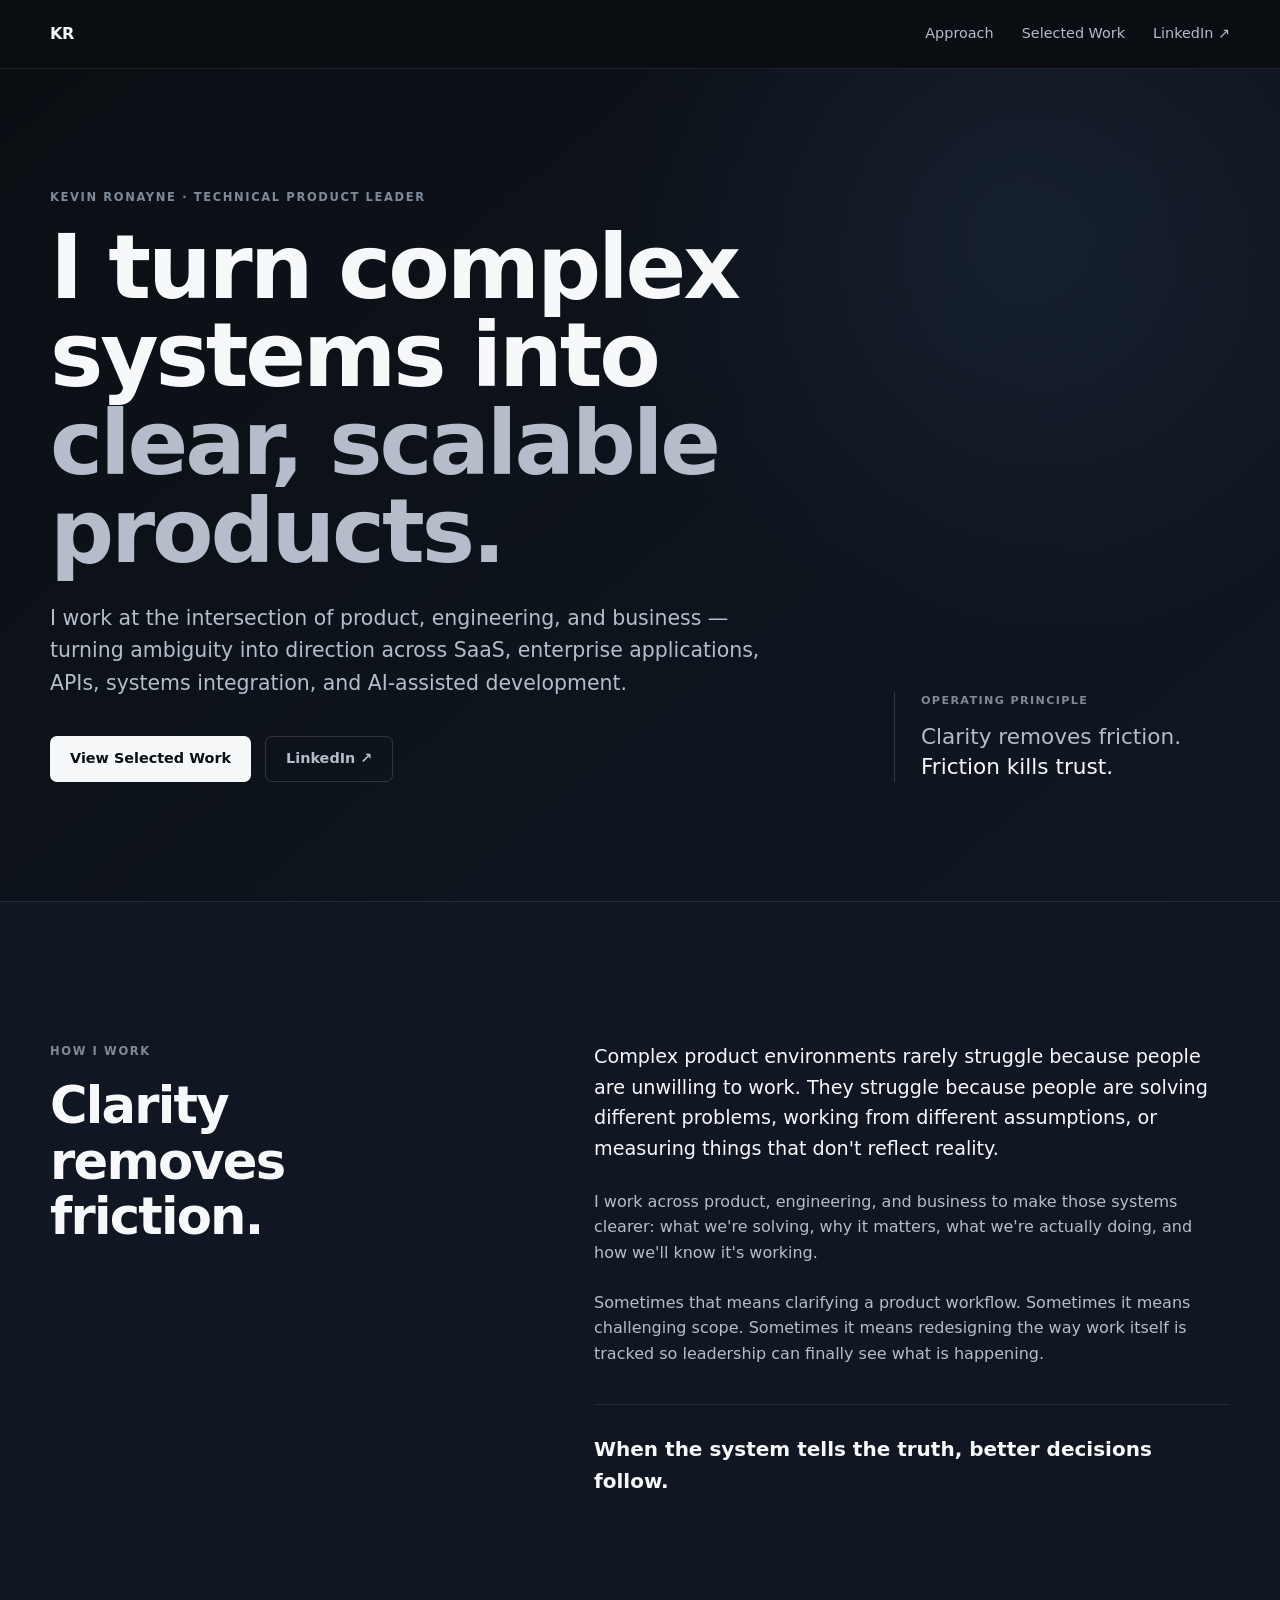
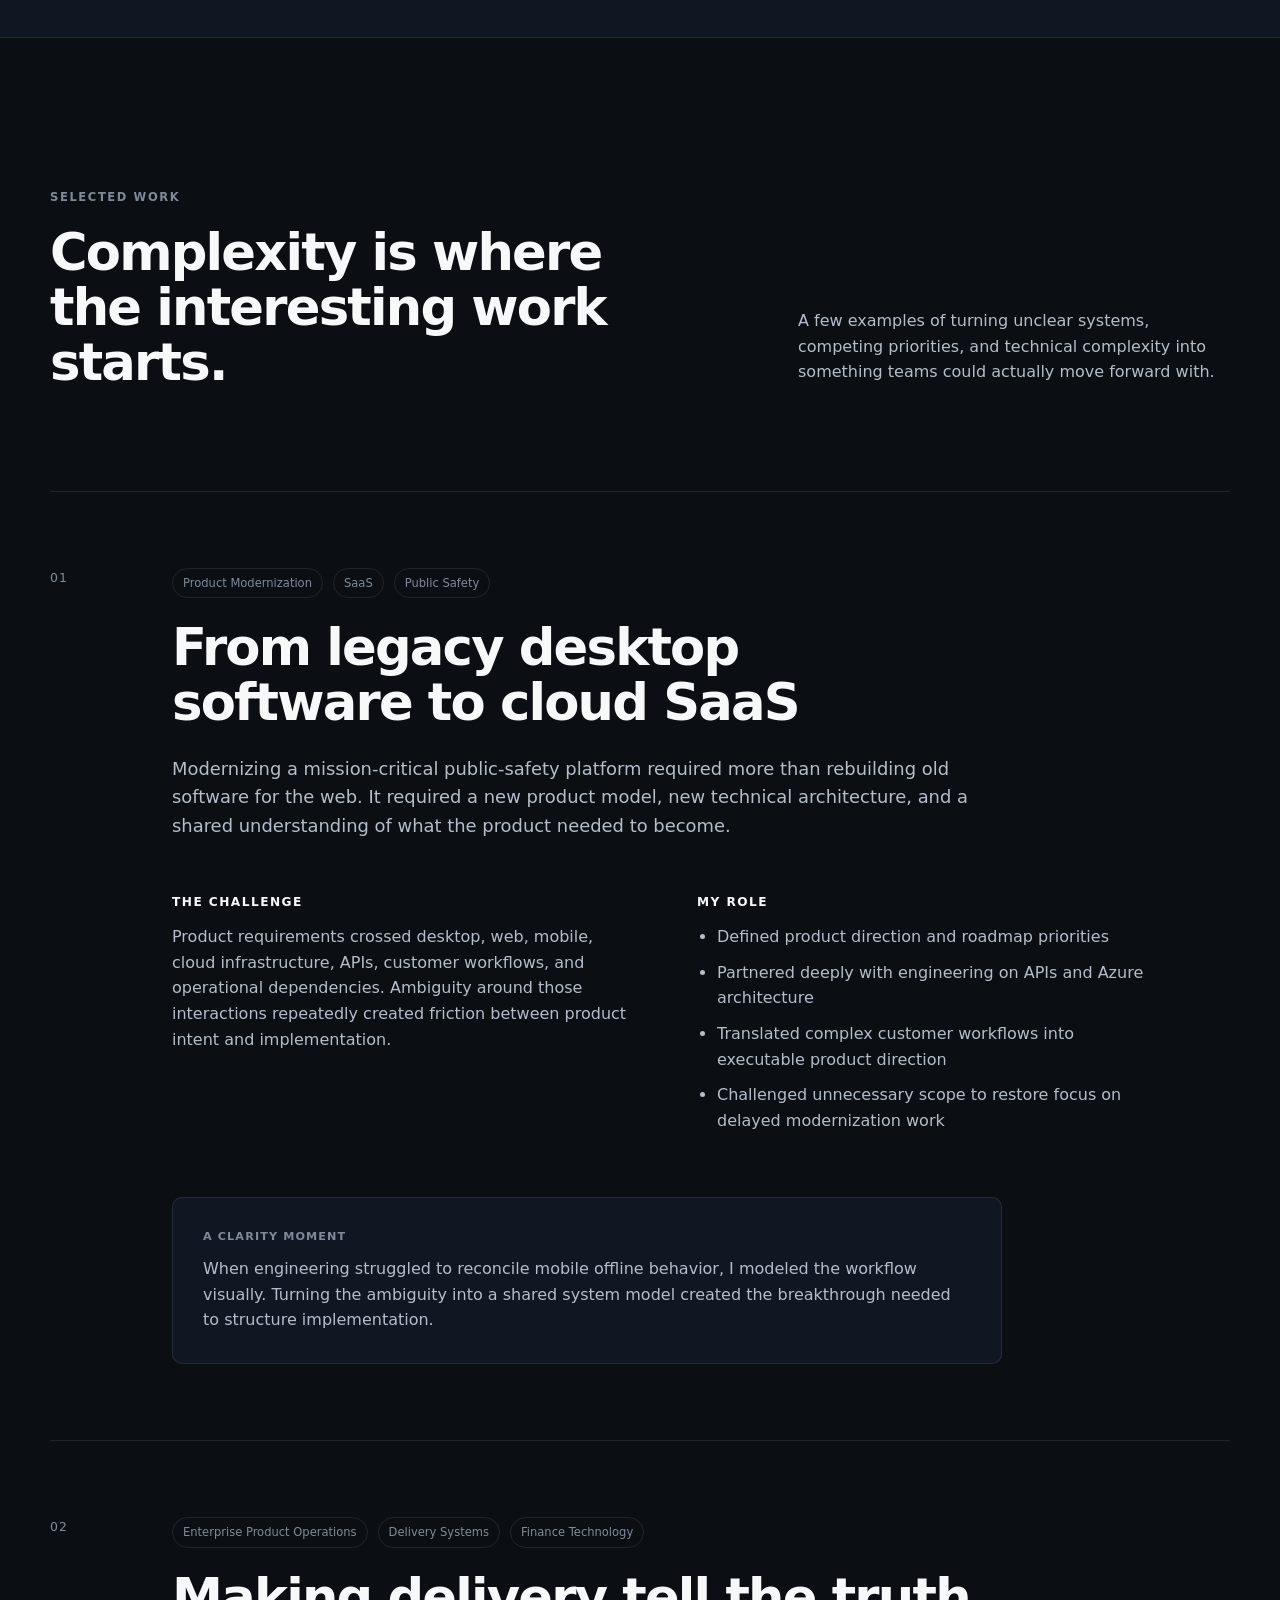
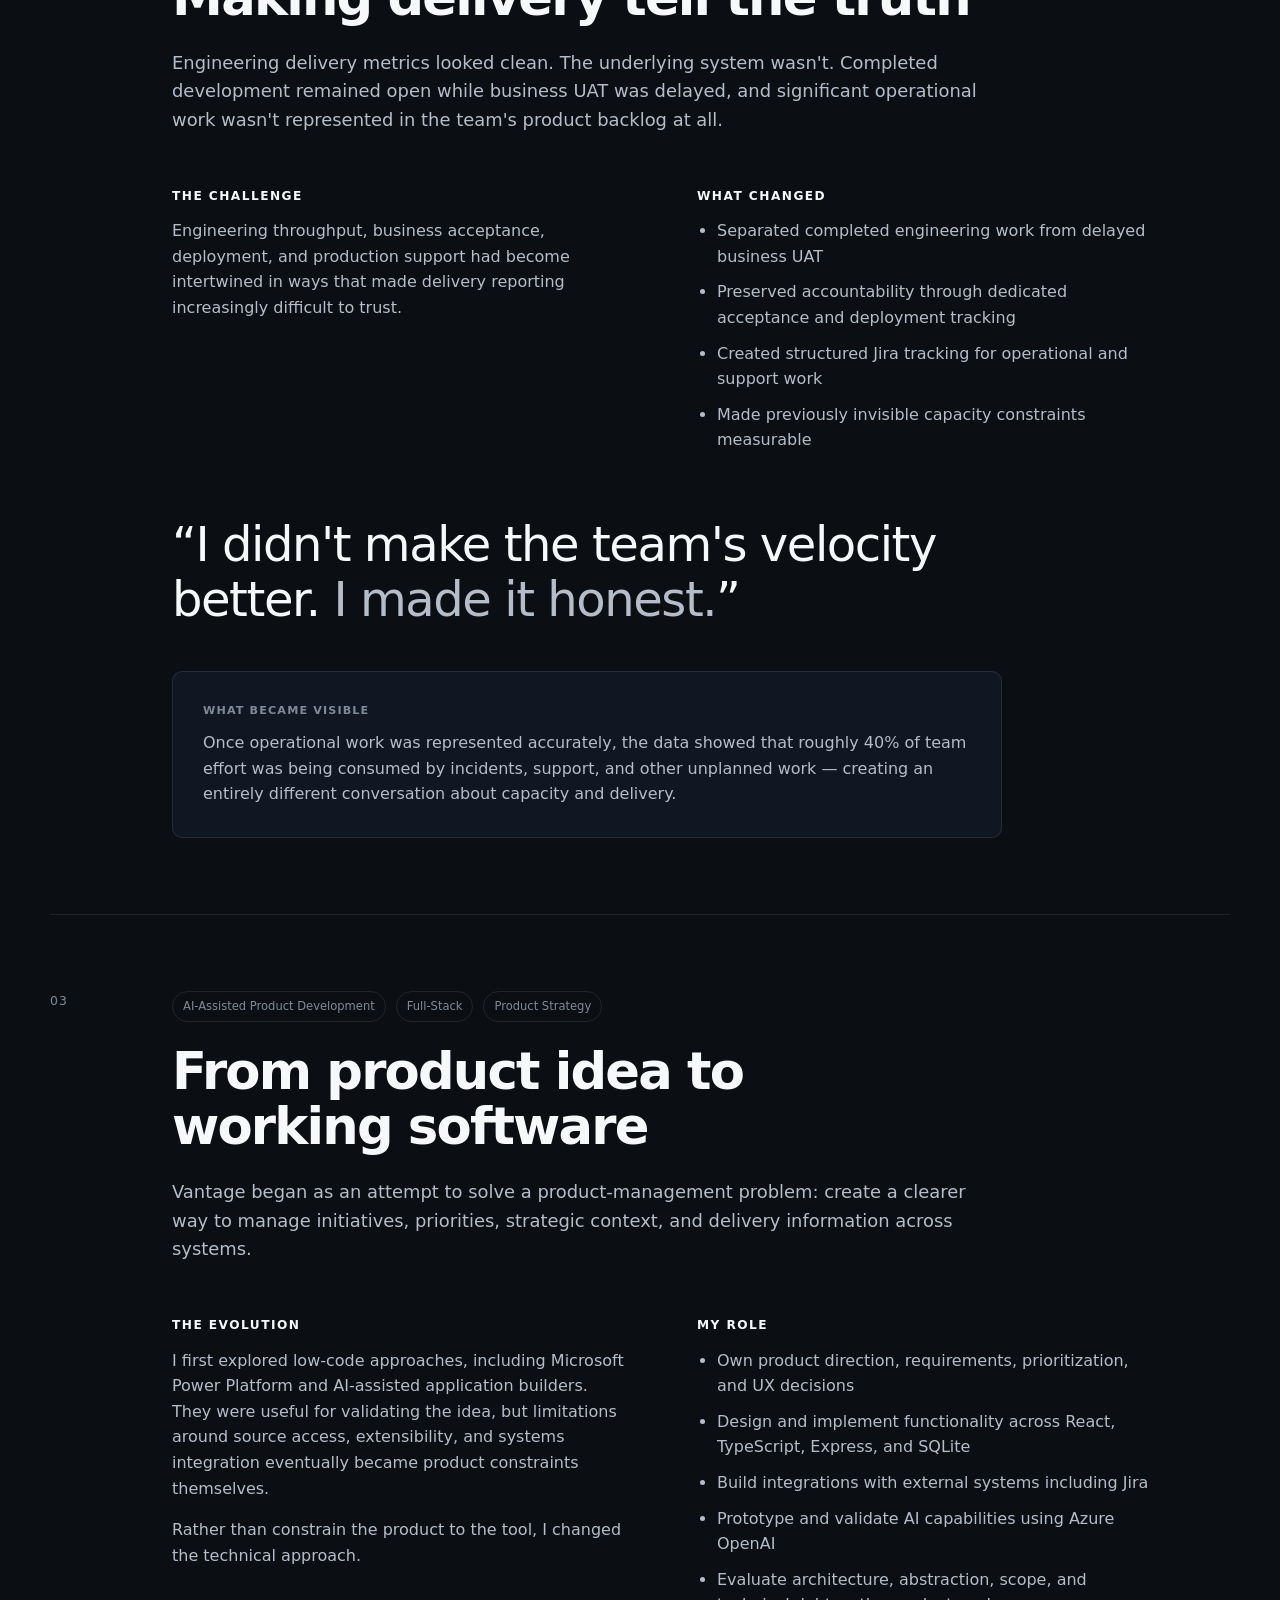
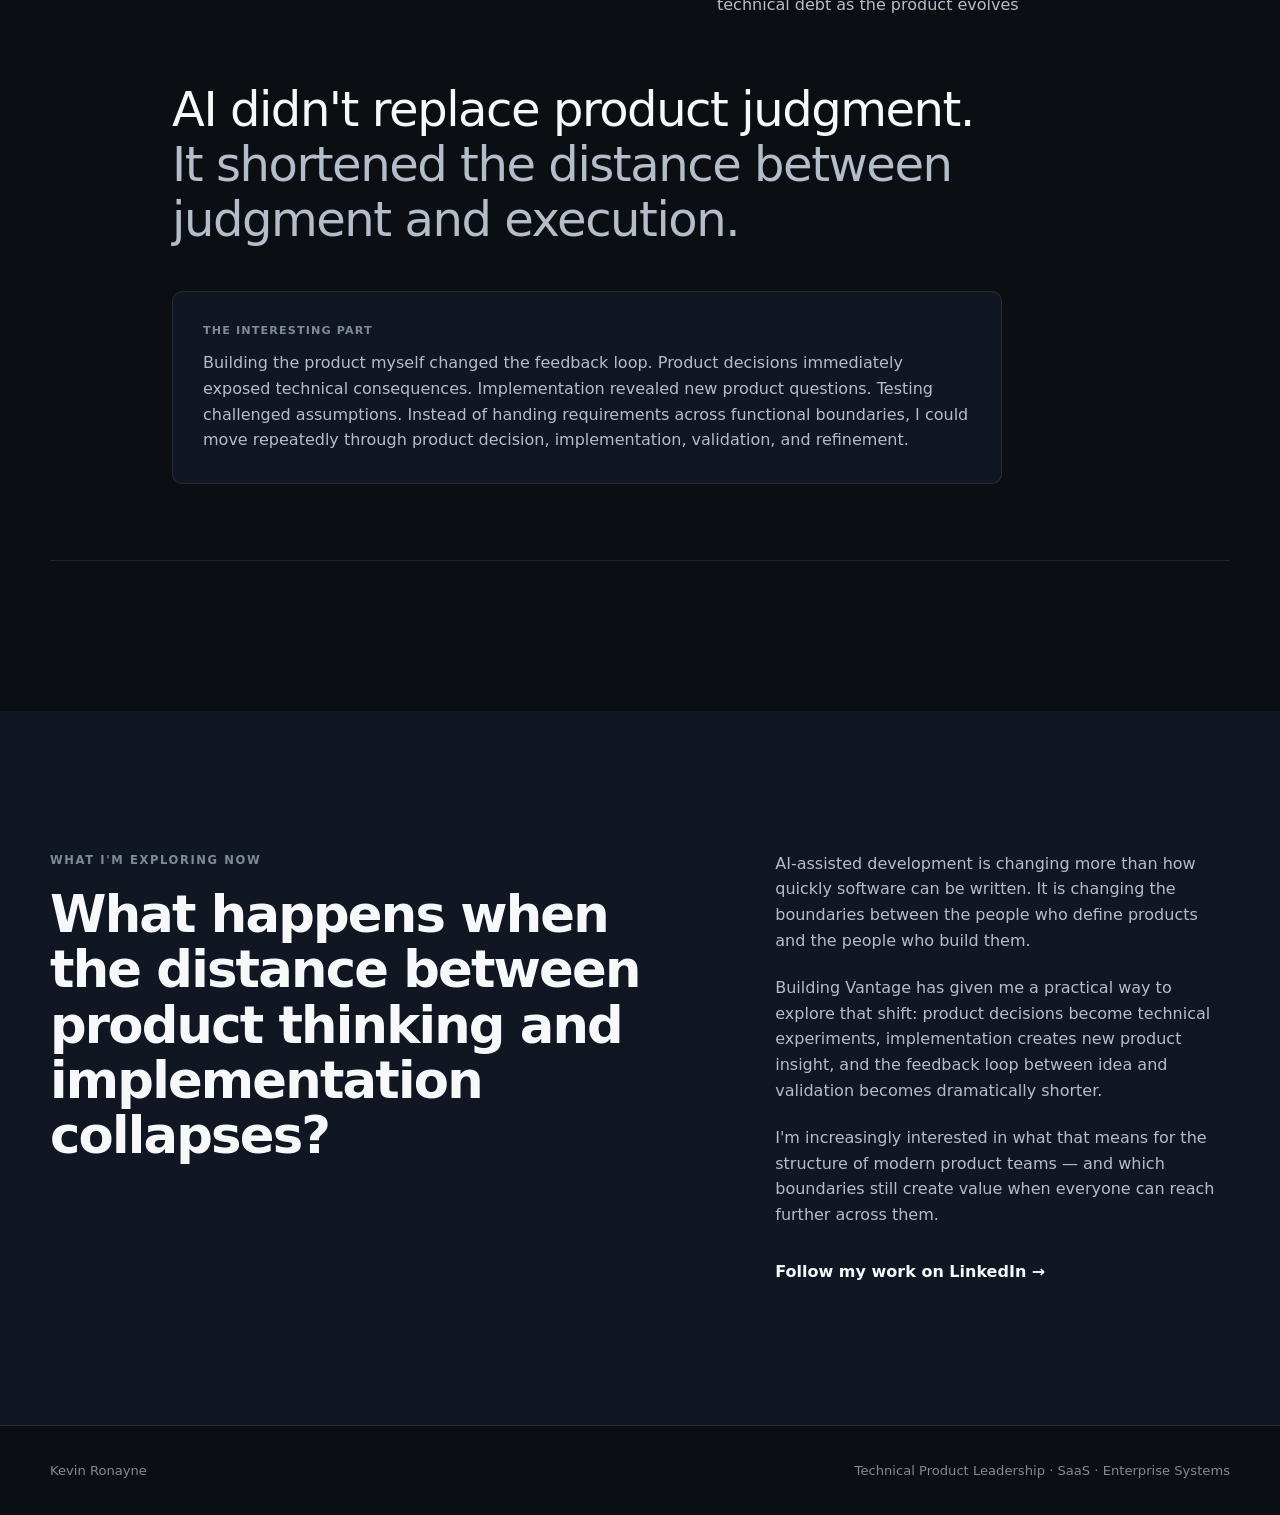
==== commit 9832a1b8: "Add Case Study 3 and enhance closing section" ====
--- a/index.html
+++ b/index.html
@@ -265,6 +265,78 @@
           </div>
         </article>
 
+        <!-- Case Study 3 -->
+        <article class="case-study">
+          <div class="case-number">03</div>
+
+          <div class="case-main">
+            <div class="case-meta">
+              <span>AI-Assisted Product Development</span>
+              <span>Full-Stack</span>
+              <span>Product Strategy</span>
+            </div>
+
+            <h3>From product idea to working software</h3>
+
+            <p class="case-intro">
+              Vantage began as an attempt to solve a product-management problem:
+              create a clearer way to manage initiatives, priorities, strategic context,
+              and delivery information across systems.
+            </p>
+
+            <div class="case-columns">
+
+              <div>
+                <h4>The evolution</h4>
+
+                <p>
+                  I first explored low-code approaches, including Microsoft Power Platform
+                  and AI-assisted application builders. They were useful for validating
+                  the idea, but limitations around source access, extensibility, and
+                  systems integration eventually became product constraints themselves.
+                </p>
+
+                <p>
+                  Rather than constrain the product to the tool, I changed the technical
+                  approach.
+                </p>
+              </div>
+
+              <div>
+                <h4>My role</h4>
+
+                <ul>
+                  <li>Own product direction, requirements, prioritization, and UX decisions</li>
+                  <li>Design and implement functionality across React, TypeScript, Express, and SQLite</li>
+                  <li>Build integrations with external systems including Jira</li>
+                  <li>Prototype and validate AI capabilities using Azure OpenAI</li>
+                  <li>Evaluate architecture, abstraction, scope, and technical debt as the product evolves</li>
+                </ul>
+              </div>
+
+            </div>
+
+            <div class="case-quote">
+              <blockquote>
+                AI didn't replace product judgment.
+                <span>It shortened the distance between judgment and execution.</span>
+              </blockquote>
+            </div>
+
+            <div class="case-result">
+              <p class="result-label">The interesting part</p>
+
+              <p>
+                Building the product myself changed the feedback loop. Product decisions
+                immediately exposed technical consequences. Implementation revealed new
+                product questions. Testing challenged assumptions. Instead of handing
+                requirements across functional boundaries, I could move repeatedly through
+                product decision, implementation, validation, and refinement.
+              </p>
+            </div>
+          </div>
+        </article>
+
       </div>
     </section>
 
@@ -277,20 +349,28 @@
           <p class="eyebrow">What I'm Exploring Now</p>
 
           <h2>
-            The boundary between product and engineering is getting more interesting.
+            What happens when the distance between product thinking and implementation collapses?
           </h2>
         </div>
 
         <div class="closing-copy">
           <p>
-            AI-assisted development is shortening the distance between product
-            decisions, technical consequences, implementation, and validation.
-          </p>
-
-          <p>
-            I'm particularly interested in what happens when product professionals
-            can participate more directly in that loop without losing the judgment
-            that makes product work valuable in the first place.
+            AI-assisted development is changing more than how quickly software can
+            be written. It is changing the boundaries between the people who define
+            products and the people who build them.
+          </p>
+
+          <p>
+            Building Vantage has given me a practical way to explore that shift:
+            product decisions become technical experiments, implementation creates
+            new product insight, and the feedback loop between idea and validation
+            becomes dramatically shorter.
+          </p>
+
+          <p>
+            I'm increasingly interested in what that means for the structure of
+            modern product teams — and which boundaries still create value when
+            everyone can reach further across them.
           </p>
 
           <a
